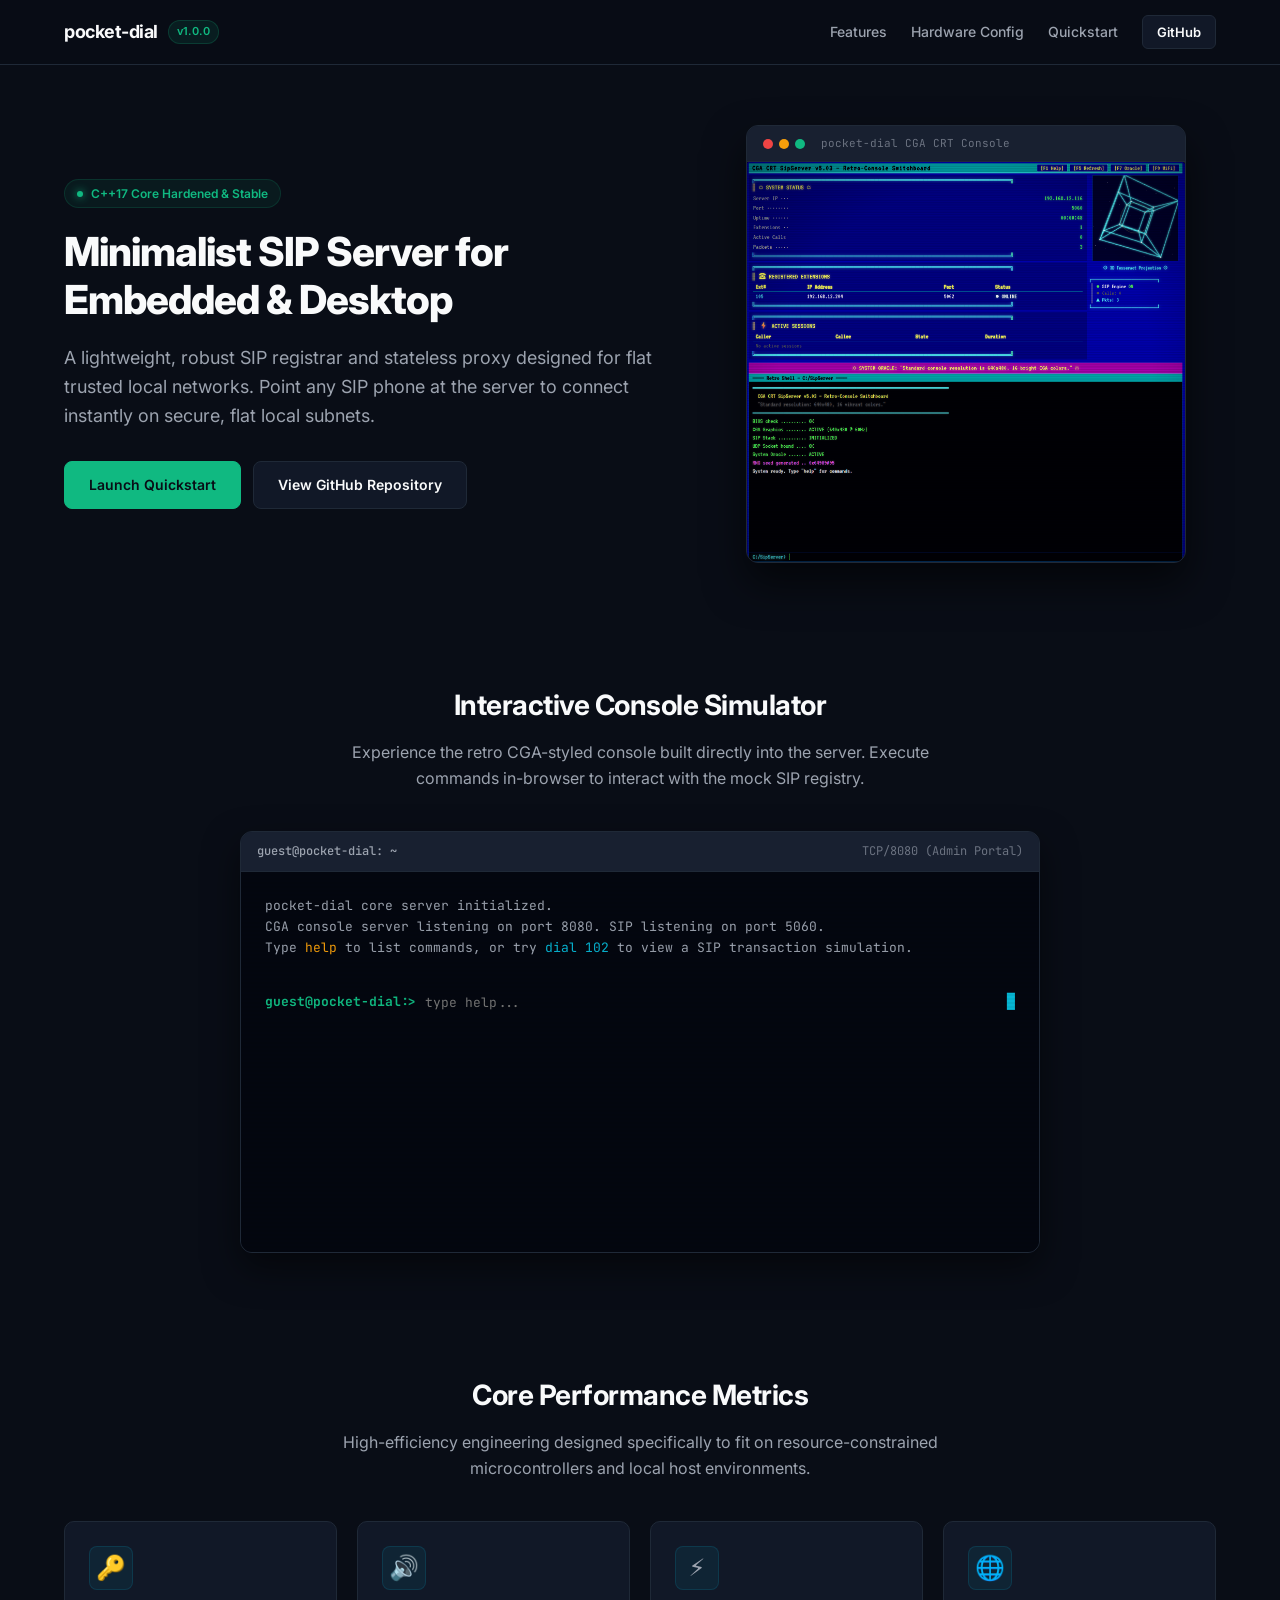
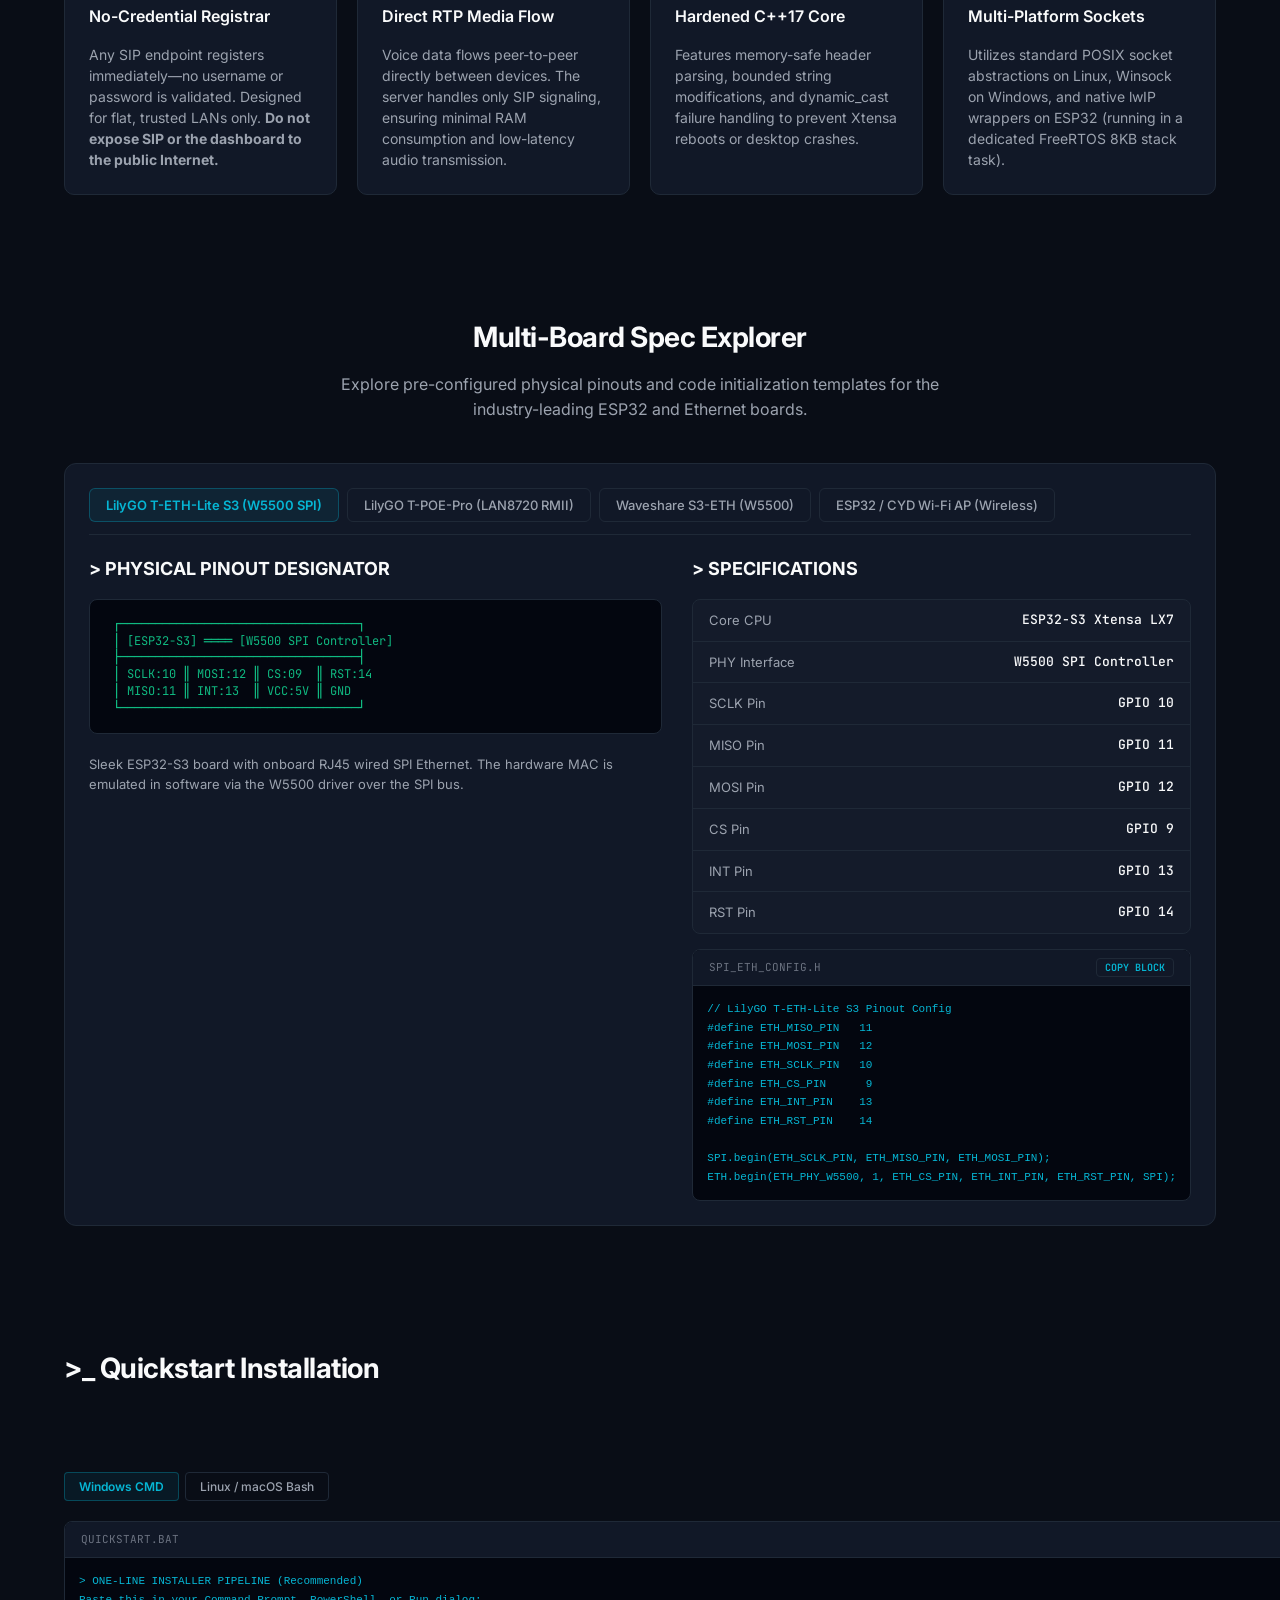
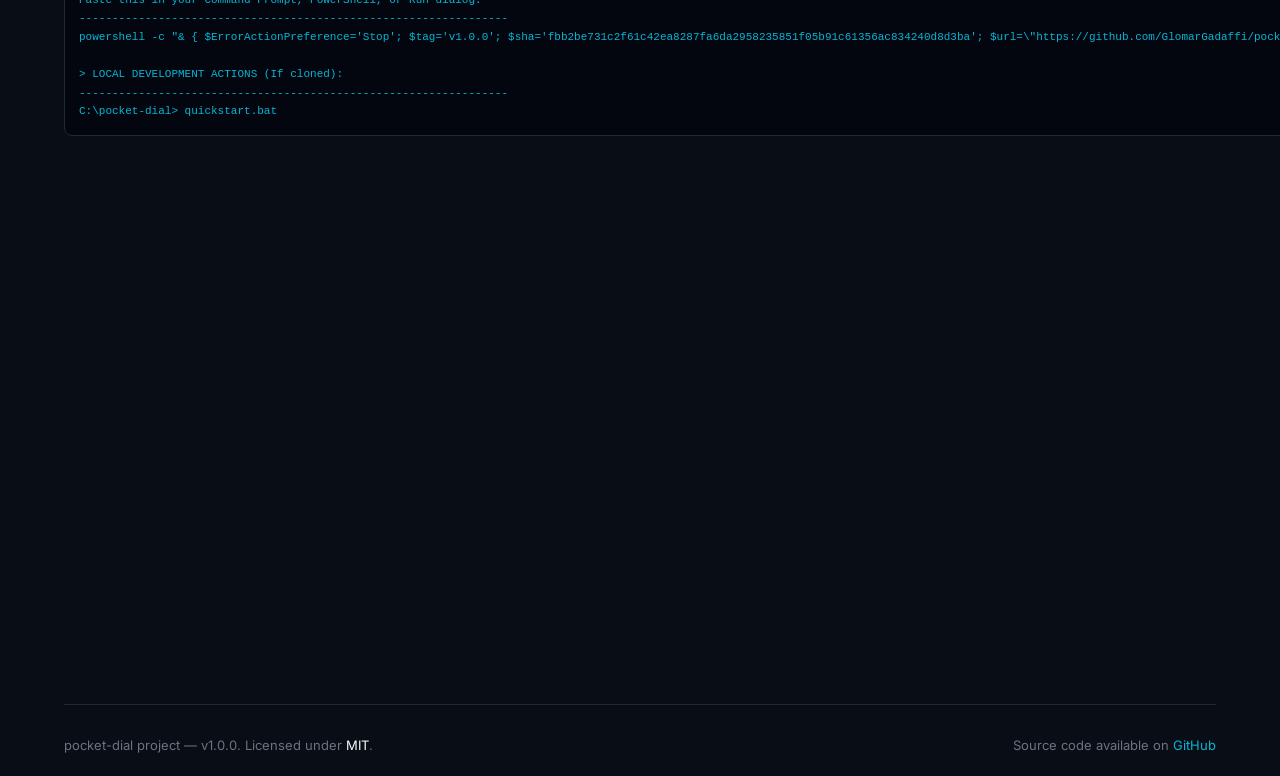
==== docs/index.html @ 0c8da138 "fix: address walkthrough issues #21-#28 (loaders, escapeHtml, DoS, lock, state, dead-code, duration)" ====
<!DOCTYPE html>
<html lang="en">
<head>
    <meta charset="UTF-8">
    <meta name="viewport" content="width=device-width, initial-scale=1.0">
    <title>pocket-dial | Minimalist C++17 SIP Server for ESP32 & Desktop</title>
    <meta name="description" content="A lightweight C++17 SIP registrar & stateless proxy for ESP32 (WiFi/Ethernet) and Desktop. Bypasses credential checks for flat trusted local networks.">
    <meta name="keywords" content="SIP, VoIP, ESP32, ESP32-S3, C++17, SIP Registrar, PBX, LilyGO, W5500, LAN8720, network engineering">
    
    <!-- Modern Readable Typography -->
    <link rel="preconnect" href="https://fonts.googleapis.com">
    <link rel="preconnect" href="https://fonts.gstatic.com" crossorigin>
    <link href="https://fonts.googleapis.com/css2?family=Inter:wght@300;400;500;600;700&family=JetBrains+Mono:wght@400;500;600&display=swap" rel="stylesheet">
    
    <link rel="stylesheet" href="style.css">
</head>
<body>

    <!-- Minimal Header Navigation -->
    <header class="nav-bar">
        <div class="nav-container">
            <div class="brand">
                <span class="logo">pocket-dial</span>
                <span class="version-badge">v1.0.0</span>
            </div>
            <nav class="nav-links">
                <a href="#features" class="nav-link">Features</a>
                <a href="#hardware" class="nav-link">Hardware Config</a>
                <a href="#quickstart" class="nav-link">Quickstart</a>
                <a href="https://github.com/GlomarGadaffi/pocket-dial" target="_blank" class="nav-btn">GitHub</a>
            </nav>
        </div>
    </header>

    <div class="wrapper">
        
        <!-- HERO SECTION -->
        <section class="hero-section">
            <div class="hero-text-block">
                <div class="status-indicator">
                    <span class="pulse-dot"></span>
                    <span>C++17 Core Hardened & Stable</span>
                </div>
                <!-- docs/index.html: Issue #27 resolved. -->
                <h1 class="hero-title">Minimalist SIP Server for Embedded & Desktop</h1>
                <p class="hero-subtitle">
                    A lightweight, robust SIP registrar and stateless proxy designed for flat trusted local networks. Point any SIP phone at the server to connect instantly on secure, flat local subnets.
                </p>
                <div class="hero-actions">
                    <a href="#quickstart" class="btn btn-primary">Launch Quickstart</a>
                    <a href="https://github.com/GlomarGadaffi/pocket-dial" target="_blank" class="btn btn-secondary">View GitHub Repository</a>
                </div>
            </div>

            <!-- Sleek Screenshot Showcase Card -->
            <div class="screenshot-showcase-container">
                <div class="showcase-card">
                    <div class="card-title-bar">
                        <span class="dot red"></span>
                        <span class="dot yellow"></span>
                        <span class="dot green"></span>
                        <span class="card-title-text">pocket-dial CGA CRT Console</span>
                    </div>
                    <img src="screenshot.png" alt="pocket-dial CGA CRT Dashboard Console Screenshot" class="showcase-img">
                </div>
            </div>
        </section>

        <!-- INTERACTIVE RETRO TERMINAL EMULATOR -->
        <section class="terminal-section">
            <div class="section-header-block">
                <h2 class="section-title">Interactive Console Simulator</h2>
                <p class="section-desc">
                    Experience the retro CGA-styled console built directly into the server. Execute commands in-browser to interact with the mock SIP registry.
                </p>
            </div>

            <div class="modern-terminal-wrapper">
                <div class="terminal-header-bar">
                    <div class="term-tabs">
                        <span class="term-tab active">guest@pocket-dial: ~</span>
                    </div>
                    <span class="term-addr">TCP/8080 (Admin Portal)</span>
                </div>
                <div class="terminal-container-inner" id="terminal-screen">
                    <div class="terminal-body-content">
                        <div class="system-message">pocket-dial core server initialized.</div>
                        <div class="system-message">CGA console server listening on port 8080. SIP listening on port 5060.</div>
                        <div class="system-message">Type <span class="highlight-yellow">help</span> to list commands, or try <span class="highlight-cyan">dial 102</span> to view a SIP transaction simulation.</div>
                        <br>
                        <div class="terminal-output" id="terminal-output"></div>
                        <div class="terminal-input-line">
                            <span class="prompt">guest@pocket-dial:&gt;</span>
                            <input type="text" id="terminal-input" autocomplete="off" spellcheck="false" placeholder="type help...">
                            <span class="blinking-cursor">█</span>
                        </div>
                    </div>
                    <!-- Styled Scanline layer strictly inside terminal widget -->
                    <div class="term-scanlines"></div>
                </div>
            </div>
        </section>

        <!-- FEATURES SECTION -->
        <section id="features" class="features-section">
            <div class="section-header-block">
                <h2 class="section-title">Core Performance Metrics</h2>
                <p class="section-desc">
                    High-efficiency engineering designed specifically to fit on resource-constrained microcontrollers and local host environments.
                </p>
            </div>

            <div class="features-grid">
                <div class="feature-card">
                    <div class="card-icon">🔑</div>
                    <h3 class="feature-card-title">No-Credential Registrar</h3>
                    <p class="feature-card-text">
                        Any SIP endpoint registers immediately—no username or password is validated. Designed for flat, trusted LANs only. <strong>Do not expose SIP or the dashboard to the public Internet.</strong>
                    </p>
                </div>
                <div class="feature-card">
                    <div class="card-icon">🔊</div>
                    <h3 class="feature-card-title">Direct RTP Media Flow</h3>
                    <p class="feature-card-text">
                        Voice data flows peer-to-peer directly between devices. The server handles only SIP signaling, ensuring minimal RAM consumption and low-latency audio transmission.
                    </p>
                </div>
                <div class="feature-card">
                    <div class="card-icon">⚡</div>
                    <h3 class="feature-card-title">Hardened C++17 Core</h3>
                    <p class="feature-card-text">
                        Features memory-safe header parsing, bounded string modifications, and dynamic_cast failure handling to prevent Xtensa reboots or desktop crashes.
                    </p>
                </div>
                <div class="feature-card">
                    <div class="card-icon">🌐</div>
                    <h3 class="feature-card-title">Multi-Platform Sockets</h3>
                    <p class="feature-card-text">
                        Utilizes standard POSIX socket abstractions on Linux, Winsock on Windows, and native lwIP wrappers on ESP32 (running in a dedicated FreeRTOS 8KB stack task).
                    </p>
                </div>
            </div>
        </section>

        <!-- HARDWARE MATRIX EXPLORER -->
        <section id="hardware" class="hardware-section">
            <div class="section-header-block">
                <h2 class="section-title">Multi-Board Spec Explorer</h2>
                <p class="section-desc">
                    Explore pre-configured physical pinouts and code initialization templates for the industry-leading ESP32 and Ethernet boards.
                </p>
            </div>

            <div class="hardware-box">
                <div class="board-tabs-bar">
                    <button class="board-tab active" data-board="t-eth-lite">LilyGO T-ETH-Lite S3 (W5500 SPI)</button>
                    <button class="board-tab" data-board="t-poe-pro">LilyGO T-POE-Pro (LAN8720 RMII)</button>
                    <button class="board-tab" data-board="waveshare-poe">Waveshare S3-ETH (W5500)</button>
                    <button class="board-tab" data-board="standard-wifi">ESP32 / CYD Wi-Fi AP (Wireless)</button>
                </div>

                <div class="board-display-grid" id="board-info-container">
                    <!-- Dynamic hardware details populated by app.js -->
                </div>
            </div>
        </section>

        <!-- QUICKSTART & SECURITY ARCHITECTURE -->
        <section id="quickstart" class="specs-section">
            <div class="specs-grid">
                
                <!-- Quickstarts -->
                <div class="spec-block">
                    <h2 class="section-title">&gt;_ Quickstart Installation</h2>
                    <p class="section-desc">Get the server running on your desktop with zero dependencies using our automated build scripts:</p>
                    
                    <div class="tab-group-os">
                        <button class="os-tab active" data-os="win">Windows CMD</button>
                        <button class="os-tab" data-os="nix">Linux / macOS Bash</button>
                    </div>

                    <div class="code-box-container" id="os-code-box">
                        <!-- Populated by app.js -->
                    </div>
                </div>

                <!-- Technical Notes -->
                <div class="spec-block">
                    <h2 class="section-title">🔐 Deployment Guidelines</h2>
                    <p class="section-desc">Critical specifications for running in development and field deployments:</p>
                    
                    <div class="security-list">
                        <div class="sec-item">
                            <span class="badge badge-trust">TRUST MODEL</span>
                            <p><strong>Flat Trusted Networks:</strong> The zero-friction registrar trusts all local devices. This minimizes overhead, making it ideal for isolated labs, temporary networks, or rapid demonstrations.</p>
                        </div>
                        <div class="sec-item">
                            <span class="badge badge-warning">SECURITY LIMIT</span>
                            <p><strong>WAN Isolation:</strong> Do not bind or port-forward UDP port 5060 or TCP port 8080 to public internet interfaces. Always run within secure local subnets or isolated VPN segments.</p>
                        </div>
                    </div>
                </div>

            </div>
        </section>

        <!-- MINIMAL FOOTER -->
        <footer class="system-footer">
            <div class="footer-columns">
                <div>pocket-dial project — v1.0.0. Licensed under <span class="highlight-white">MIT</span>.</div>
                <div>Source code available on <a href="https://github.com/GlomarGadaffi/pocket-dial" target="_blank" class="footer-link">GitHub</a></div>
            </div>
        </footer>

    </div>

    <!-- Scripts -->
    <script src="app.js"></script>
</body>
</html>
---- docs/style.css ----
/* ==========================================================================
   pocket-dial modern minimal developer styles
   ========================================================================== */

:root {
    --bg-dark: #090d16;
    --bg-card: #111827;
    --border-color: #1f2937;
    --border-hover: #374151;
    
    /* Elegant Slate Text Colors */
    --text-primary: #f9fafb;
    --text-secondary: #9ca3af;
    --text-muted: #6b7280;
    
    /* Modern Colors */
    --primary: #10b981; /* Emerald Green */
    --accent: #06b6d4;  /* Cyan */
    --warning: #f59e0b; /* Amber */
    --error: #ef4444;   /* Red */
    
    --font-sans: 'Inter', system-ui, -apple-system, sans-serif;
    --font-mono: 'JetBrains Mono', 'Fira Code', monospace;
}

* {
    box-sizing: border-box;
    margin: 0;
    padding: 0;
}

html {
    scroll-behavior: smooth;
}

body {
    background-color: var(--bg-dark);
    color: var(--text-secondary);
    font-family: var(--font-sans);
    font-size: 15px;
    line-height: 1.6;
    overflow-x: hidden;
}

/* ==========================================================================
   MINIMAL NAVIGATION BAR
   ========================================================================== */

.nav-bar {
    position: sticky;
    top: 0;
    z-index: 100;
    background-color: rgba(9, 13, 22, 0.8);
    backdrop-filter: blur(8px);
    -webkit-backdrop-filter: blur(8px);
    border-bottom: 1px solid var(--border-color);
}

.nav-container {
    max-width: 1200px;
    margin: 0 auto;
    height: 64px;
    padding: 0 24px;
    display: flex;
    justify-content: space-between;
    align-items: center;
}

.brand {
    display: flex;
    align-items: center;
    gap: 10px;
}

.logo {
    font-size: 18px;
    font-weight: 700;
    color: var(--text-primary);
    letter-spacing: -0.5px;
}

.version-badge {
    font-size: 11px;
    font-weight: 600;
    padding: 2px 8px;
    border-radius: 9999px;
    background-color: rgba(16, 185, 129, 0.1);
    color: var(--primary);
    border: 1px solid rgba(16, 185, 129, 0.2);
}

.nav-links {
    display: flex;
    align-items: center;
    gap: 24px;
}

.nav-link {
    color: var(--text-secondary);
    text-decoration: none;
    font-size: 14px;
    font-weight: 500;
    transition: color 0.2s;
}

.nav-link:hover {
    color: var(--text-primary);
}

.nav-btn {
    display: inline-block;
    padding: 6px 14px;
    background-color: var(--bg-card);
    border: 1px solid var(--border-color);
    border-radius: 6px;
    color: var(--text-primary);
    text-decoration: none;
    font-size: 13px;
    font-weight: 600;
    transition: border-color 0.2s, background-color 0.2s;
}

.nav-btn:hover {
    border-color: var(--border-hover);
    background-color: #1b2436;
}

@media (max-width: 650px) {
    .nav-links {
        display: none;
    }
}

/* ==========================================================================
   BASE WRAPPER & LAYOUT SECTIONS
   ========================================================================== */

.wrapper {
    max-width: 1200px;
    margin: 0 auto;
    padding: 0 24px;
    display: flex;
    flex-direction: column;
    gap: 80px;
}

section {
    padding-top: 40px;
}

/* ==========================================================================
   HERO BLOCK
   ========================================================================== */

.hero-section {
    display: grid;
    grid-template-columns: 1.1fr 0.9fr;
    align-items: center;
    gap: 40px;
    padding-top: 60px;
}

.hero-text-block {
    display: flex;
    flex-direction: column;
    gap: 20px;
}

.status-indicator {
    display: inline-flex;
    align-items: center;
    gap: 8px;
    font-size: 12px;
    font-weight: 600;
    color: var(--primary);
    background-color: rgba(16, 185, 129, 0.08);
    border: 1px solid rgba(16, 185, 129, 0.15);
    padding: 4px 12px;
    border-radius: 9999px;
    width: max-content;
}

.pulse-dot {
    width: 6px;
    height: 6px;
    border-radius: 50%;
    background-color: var(--primary);
    box-shadow: 0 0 8px var(--primary);
    animation: simple-pulse 2s infinite;
}

@keyframes simple-pulse {
    0% { transform: scale(0.95); opacity: 0.5; }
    50% { transform: scale(1.15); opacity: 1; }
    100% { transform: scale(0.95); opacity: 0.5; }
}

.hero-title {
    font-size: 40px;
    font-weight: 800;
    color: var(--text-primary);
    line-height: 1.2;
    letter-spacing: -1px;
}

.hero-subtitle {
    font-size: 18px;
    color: var(--text-secondary);
    line-height: 1.6;
}

.hero-actions {
    display: flex;
    gap: 12px;
    flex-wrap: wrap;
    margin-top: 10px;
}

/* Button styles */
.btn {
    display: inline-block;
    padding: 12px 24px;
    border-radius: 8px;
    font-size: 14px;
    font-weight: 600;
    text-decoration: none;
    transition: all 0.2s ease;
    cursor: pointer;
}

.btn-primary {
    background-color: var(--primary);
    color: var(--bg-dark);
    border: 1px solid var(--primary);
}

.btn-primary:hover {
    background-color: #059669;
    border-color: #059669;
    transform: translateY(-1px);
}

.btn-secondary {
    background-color: var(--bg-card);
    color: var(--text-primary);
    border: 1px solid var(--border-color);
}

.btn-secondary:hover {
    border-color: var(--border-hover);
    background-color: #1b2436;
    transform: translateY(-1px);
}

/* Screenshot Frame Card */
.screenshot-showcase-container {
    display: flex;
    justify-content: center;
}

.showcase-card {
    background-color: var(--bg-card);
    border: 1px solid var(--border-color);
    border-radius: 12px;
    overflow: hidden;
    box-shadow: 0 20px 40px rgba(0,0,0,0.6);
    width: 100%;
    max-width: 440px;
}

.card-title-bar {
    background-color: #182030;
    height: 36px;
    padding: 0 16px;
    display: flex;
    align-items: center;
    gap: 6px;
    border-bottom: 1px solid var(--border-color);
}

.dot {
    width: 10px;
    height: 10px;
    border-radius: 50%;
}

.dot.red { background-color: #ef4444; }
.dot.yellow { background-color: #f59e0b; }
.dot.green { background-color: #10b981; }

.card-title-text {
    font-size: 11px;
    font-family: var(--font-mono);
    color: var(--text-muted);
    margin-left: 10px;
}

.showcase-img {
    width: 100%;
    display: block;
    object-fit: cover;
    image-rendering: auto;
}

@media (max-width: 900px) {
    .hero-section {
        grid-template-columns: 1fr;
        text-align: center;
        gap: 50px;
    }
    
    .status-indicator {
        margin: 0 auto;
    }
    
    .hero-actions {
        justify-content: center;
    }
    
    .showcase-card {
        max-width: 500px;
    }
}

/* ==========================================================================
   SIMULATED TERMINAL WIDGET
   ========================================================================== */

.section-header-block {
    text-align: center;
    margin-bottom: 40px;
    display: flex;
    flex-direction: column;
    gap: 12px;
}

.section-title {
    font-size: 28px;
    font-weight: 700;
    color: var(--text-primary);
    letter-spacing: -0.5px;
}

.section-desc {
    font-size: 16px;
    color: var(--text-secondary);
    max-width: 600px;
    margin: 0 auto;
}

.modern-terminal-wrapper {
    background-color: var(--bg-card);
    border: 1px solid var(--border-color);
    border-radius: 12px;
    overflow: hidden;
    box-shadow: 0 15px 35px rgba(0,0,0,0.5);
    max-width: 800px;
    margin: 0 auto;
}

.terminal-header-bar {
    background-color: #182030;
    height: 40px;
    padding: 0 16px;
    display: flex;
    justify-content: space-between;
    align-items: center;
    border-bottom: 1px solid var(--border-color);
    font-size: 12px;
    color: var(--text-muted);
}

.term-tabs {
    display: flex;
}

.term-tab {
    color: var(--text-secondary);
    font-family: var(--font-mono);
    font-weight: 500;
}

.term-addr {
    font-family: var(--font-mono);
}

.terminal-container-inner {
    background-color: #03060f;
    padding: 24px;
    height: 380px;
    overflow-y: auto;
    font-family: var(--font-mono);
    font-size: 13px;
    line-height: 1.6;
    color: #e5e7eb;
    position: relative;
}

.system-message {
    color: #9ca3af;
}

.terminal-output {
    display: flex;
    flex-direction: column;
    gap: 6px;
    white-space: pre-wrap;
    word-break: break-all;
}

.terminal-input-line {
    display: flex;
    align-items: center;
    gap: 8px;
    margin-top: 12px;
}

.prompt {
    color: var(--primary);
    font-weight: bold;
    user-select: none;
}

#terminal-input {
    background: transparent;
    border: none;
    outline: none;
    color: var(--accent);
    font-family: inherit;
    font-size: inherit;
    flex: 1;
    width: 100%;
}

.blinking-cursor {
    color: var(--accent);
    animation: cursor-blink-widget 1.2s step-end infinite;
    user-select: none;
}

@keyframes cursor-blink-widget {
    from, to { opacity: 1; }
    50% { opacity: 0; }
}

/* Subtle, legible terminal-only scanline overlay */
.term-scanlines {
    position: absolute;
    top: 0;
    left: 0;
    width: 100%;
    height: 100%;
    background: linear-gradient(
        rgba(255, 255, 255, 0) 50%, 
        rgba(0, 0, 0, 0.1) 50%
    );
    background-size: 100% 4px;
    pointer-events: none;
    opacity: 0.5;
}

/* ==========================================================================
   FEATURES GRID CARD SECTION
   ========================================================================== */

.features-grid {
    display: grid;
    grid-template-columns: repeat(auto-fit, minmax(240px, 1fr));
    gap: 20px;
}

.feature-card {
    background-color: var(--bg-card);
    border: 1px solid var(--border-color);
    border-radius: 10px;
    padding: 24px;
    display: flex;
    flex-direction: column;
    gap: 14px;
    transition: border-color 0.2s, transform 0.2s;
}

.feature-card:hover {
    border-color: var(--border-hover);
    transform: translateY(-2px);
}

.card-icon {
    font-size: 24px;
    background-color: rgba(6, 182, 212, 0.08);
    border: 1px solid rgba(6, 182, 212, 0.15);
    width: 44px;
    height: 44px;
    display: flex;
    align-items: center;
    justify-content: center;
    border-radius: 8px;
}

.feature-card-title {
    font-size: 16px;
    font-weight: 600;
    color: var(--text-primary);
}

.feature-card-text {
    font-size: 14px;
    color: var(--text-secondary);
    line-height: 1.5;
}

/* ==========================================================================
   HARDWARE SELECTOR COMPONENT
   ========================================================================== */

.hardware-box {
    background-color: var(--bg-card);
    border: 1px solid var(--border-color);
    border-radius: 12px;
    padding: 24px;
    display: flex;
    flex-direction: column;
    gap: 20px;
}

.board-tabs-bar {
    display: flex;
    gap: 8px;
    overflow-x: auto;
    border-bottom: 1px solid var(--border-color);
    padding-bottom: 12px;
    scrollbar-width: thin;
}

.board-tab {
    background: transparent;
    border: 1px solid var(--border-color);
    color: var(--text-secondary);
    font-family: inherit;
    font-size: 13px;
    font-weight: 500;
    padding: 8px 16px;
    border-radius: 6px;
    cursor: pointer;
    white-space: nowrap;
    transition: all 0.2s;
}

.board-tab:hover {
    border-color: var(--border-hover);
    color: var(--text-primary);
}

.board-tab.active {
    background-color: rgba(6, 182, 212, 0.08);
    border-color: rgba(6, 182, 212, 0.3);
    color: var(--accent);
    font-weight: 600;
}

.board-display-grid {
    display: grid;
    grid-template-columns: 1.1fr 0.9fr;
    gap: 30px;
    align-items: flex-start;
}

@media (max-width: 850px) {
    .board-display-grid {
        grid-template-columns: 1fr;
    }
}

.board-ascii-panel {
    display: flex;
    flex-direction: column;
    gap: 15px;
}

.ascii-frame {
    font-family: var(--font-mono);
    font-size: 12px;
    line-height: 1.4;
    color: var(--primary);
    background-color: #03060f;
    border: 1px solid var(--border-color);
    border-radius: 8px;
    padding: 16px;
    overflow-x: auto;
    white-space: pre;
}

.board-details-panel {
    display: flex;
    flex-direction: column;
    gap: 15px;
}

.board-title {
    font-size: 18px;
    font-weight: 700;
    color: var(--text-primary);
}

.board-specs-table {
    display: flex;
    flex-direction: column;
    border: 1px solid var(--border-color);
    border-radius: 8px;
    overflow: hidden;
}

.board-spec-row {
    display: flex;
    justify-content: space-between;
    padding: 10px 16px;
    border-bottom: 1px solid var(--border-color);
    background-color: rgba(255, 255, 255, 0.01);
}

.board-spec-row:last-child {
    border-bottom: none;
}

.spec-label {
    font-size: 13px;
    color: var(--text-secondary);
}

.spec-val {
    font-size: 13px;
    font-family: var(--font-mono);
    color: var(--text-primary);
    font-weight: 500;
}

/* Config code styling inside tabs */
.config-code-block {
    border: 1px solid var(--border-color);
    border-radius: 8px;
    background-color: #03060f;
    overflow: hidden;
    display: flex;
    flex-direction: column;
}

.code-header {
    background-color: #111827;
    height: 36px;
    padding: 0 16px;
    display: flex;
    justify-content: space-between;
    align-items: center;
    border-bottom: 1px solid var(--border-color);
    font-size: 11px;
    color: var(--text-muted);
    font-family: var(--font-mono);
}

.copy-btn {
    background: transparent;
    border: 1px solid var(--border-color);
    color: var(--accent);
    font-family: inherit;
    font-size: 10px;
    font-weight: 600;
    padding: 2px 8px;
    border-radius: 4px;
    cursor: pointer;
    transition: all 0.2s;
}

.copy-btn:hover {
    border-color: var(--border-hover);
    color: var(--text-primary);
}

.code-pre {
    padding: 14px;
    overflow-x: auto;
    font-family: var(--font-mono);
    font-size: 11px;
    color: var(--accent);
}

/* ==========================================================================
   QUICKSTART OPERATING SYSTEM TABS & TECHNICAL SECURITY
   ========================================================================== */

.specs-grid {
    display: grid;
    grid-template-columns: 1.1fr 0.9fr;
    gap: 40px;
}

@media (max-width: 850px) {
    .specs-grid {
        grid-template-columns: 1fr;
        gap: 50px;
    }
}

.spec-block {
    display: flex;
    flex-direction: column;
    gap: 15px;
}

.tab-group-os {
    display: flex;
    gap: 6px;
    margin-bottom: 5px;
}

.os-tab {
    background: transparent;
    border: 1px solid var(--border-color);
    color: var(--text-secondary);
    font-family: inherit;
    font-size: 12px;
    font-weight: 500;
    padding: 6px 14px;
    border-radius: 4px;
    cursor: pointer;
    transition: all 0.2s;
}

.os-tab:hover {
    border-color: var(--border-hover);
}

.os-tab.active {
    background-color: rgba(6, 182, 212, 0.08);
    border-color: rgba(6, 182, 212, 0.3);
    color: var(--accent);
    font-weight: 600;
}

.security-list {
    display: flex;
    flex-direction: column;
    gap: 16px;
}

.sec-item {
    display: flex;
    flex-direction: column;
    gap: 6px;
    padding: 16px;
    background-color: var(--bg-card);
    border: 1px solid var(--border-color);
    border-radius: 8px;
}

.badge {
    font-size: 10px;
    font-weight: 700;
    padding: 2px 8px;
    border-radius: 4px;
    width: max-content;
    font-family: var(--font-mono);
}

.badge-trust {
    background-color: rgba(6, 182, 212, 0.1);
    color: var(--accent);
}

.badge-warning {
    background-color: rgba(245, 158, 11, 0.1);
    color: var(--warning);
}

.sec-item p {
    font-size: 13px;
    color: var(--text-secondary);
    line-height: 1.5;
}

.sec-item strong {
    color: var(--text-primary);
}

/* ==========================================================================
   MINIMAL SYSTEM FOOTER
   ========================================================================== */

.system-footer {
    border-top: 1px solid var(--border-color);
    padding: 30px 0;
    margin-top: 40px;
}

.footer-columns {
    display: flex;
    justify-content: space-between;
    align-items: center;
    font-size: 13px;
    color: var(--text-muted);
    flex-wrap: wrap;
    gap: 15px;
}

.footer-link {
    color: var(--accent);
    text-decoration: none;
}

.footer-link:hover {
    text-decoration: underline;
}

/* ==========================================================================
   RETRO COLOR UTILITIES & HIGHLIGHTS INSIDE TERMINAL
   ========================================================================== */

.highlight-cyan { color: var(--accent); }
.highlight-green { color: var(--primary); }
.highlight-yellow { color: var(--warning); }
.highlight-white { color: var(--text-primary); }
.highlight-red { color: var(--error); }
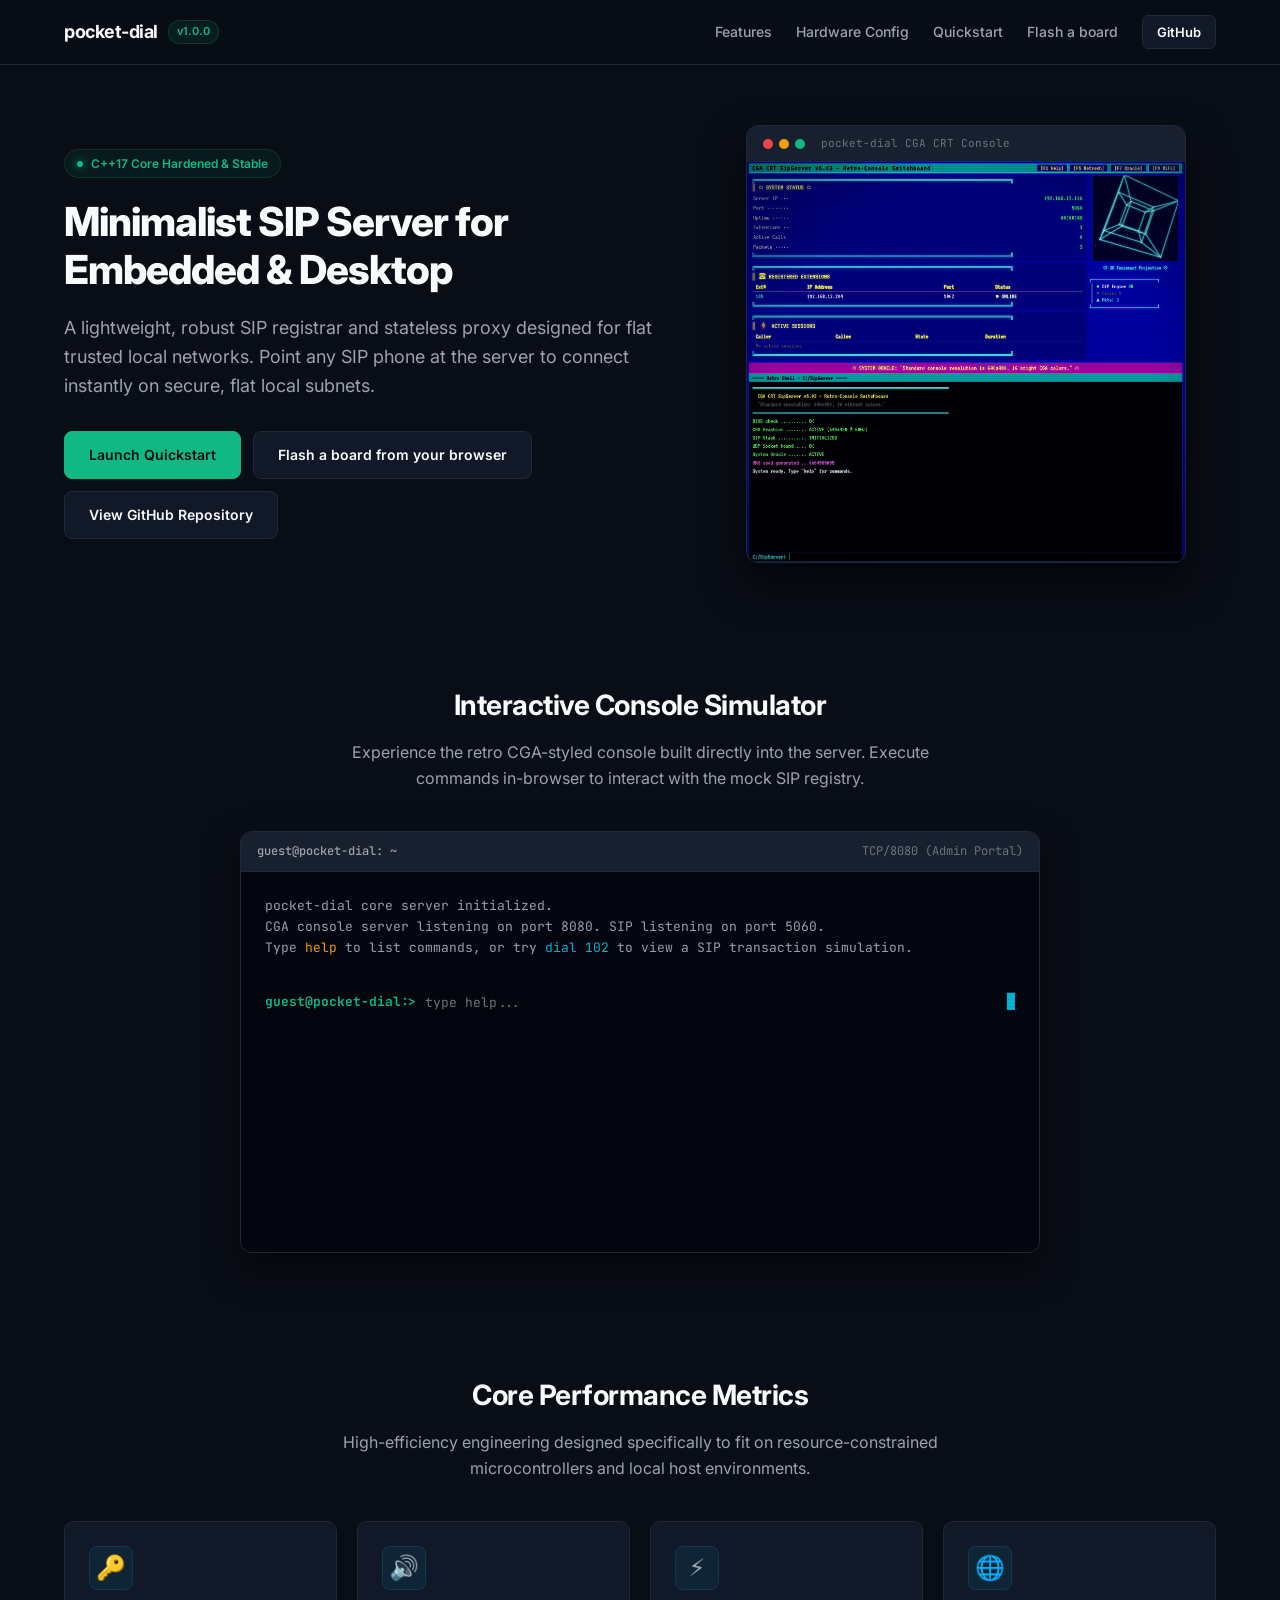
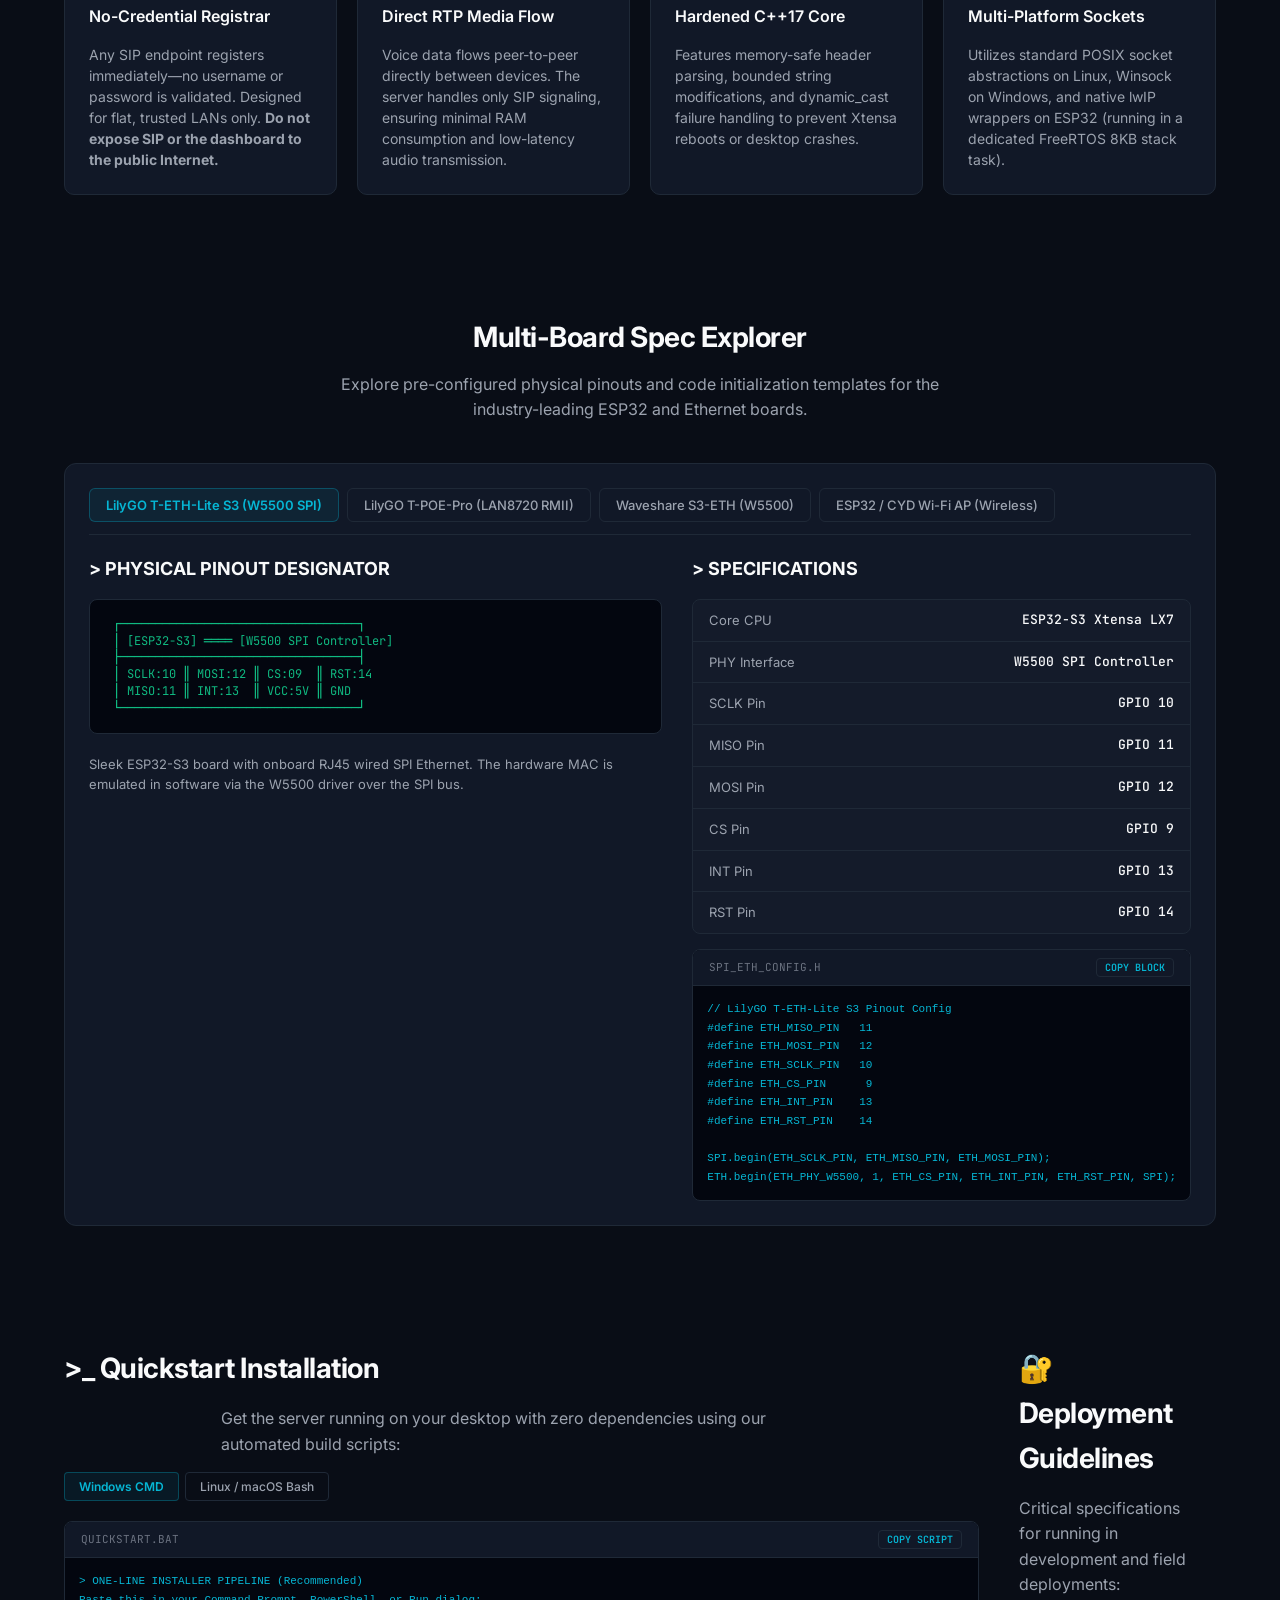
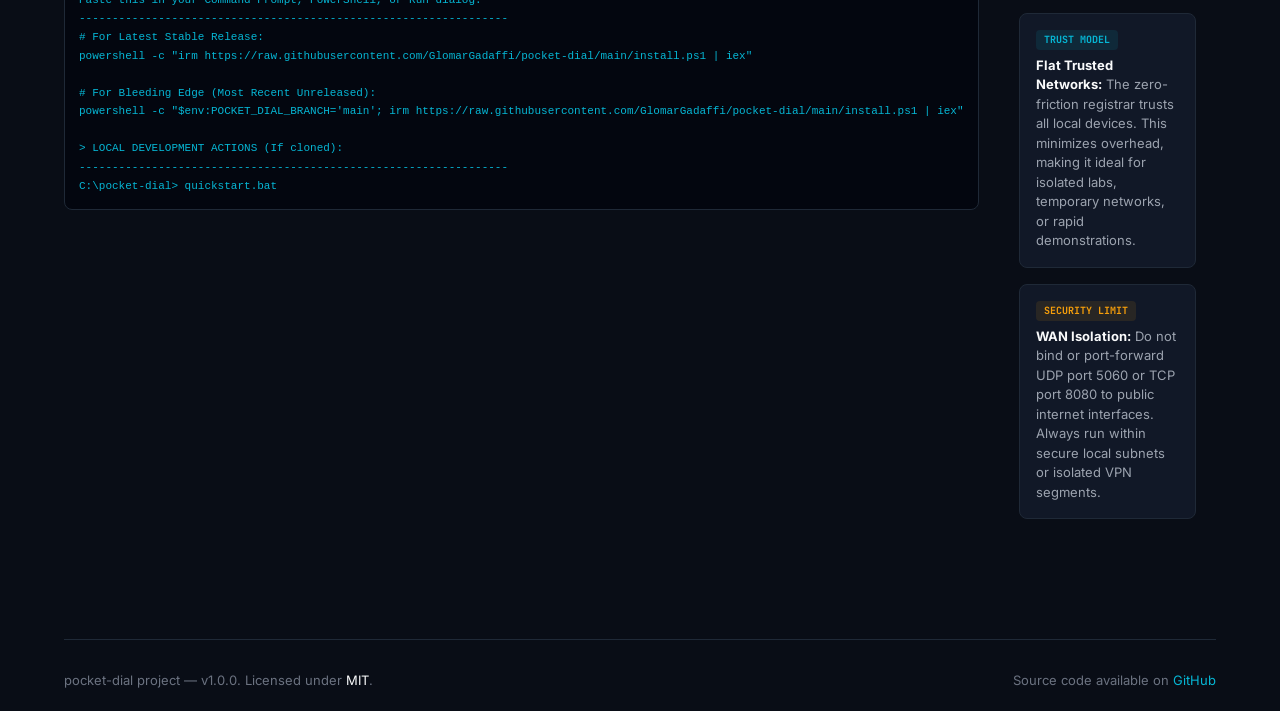
==== commit 8992a050: "feat(docs): browser flasher on GitHub Pages Adds docs/flasher/index.html, a single dependency-free p" ====
--- a/docs/index.html
+++ b/docs/index.html
@@ -27,6 +27,7 @@
                 <a href="#features" class="nav-link">Features</a>
                 <a href="#hardware" class="nav-link">Hardware Config</a>
                 <a href="#quickstart" class="nav-link">Quickstart</a>
+                <a href="flasher/" class="nav-link">Flash a board</a>
                 <a href="https://github.com/GlomarGadaffi/pocket-dial" target="_blank" class="nav-btn">GitHub</a>
             </nav>
         </div>
@@ -48,6 +49,7 @@
                 </p>
                 <div class="hero-actions">
                     <a href="#quickstart" class="btn btn-primary">Launch Quickstart</a>
+                    <a href="flasher/" class="btn btn-secondary">Flash a board from your browser</a>
                     <a href="https://github.com/GlomarGadaffi/pocket-dial" target="_blank" class="btn btn-secondary">View GitHub Repository</a>
                 </div>
             </div>
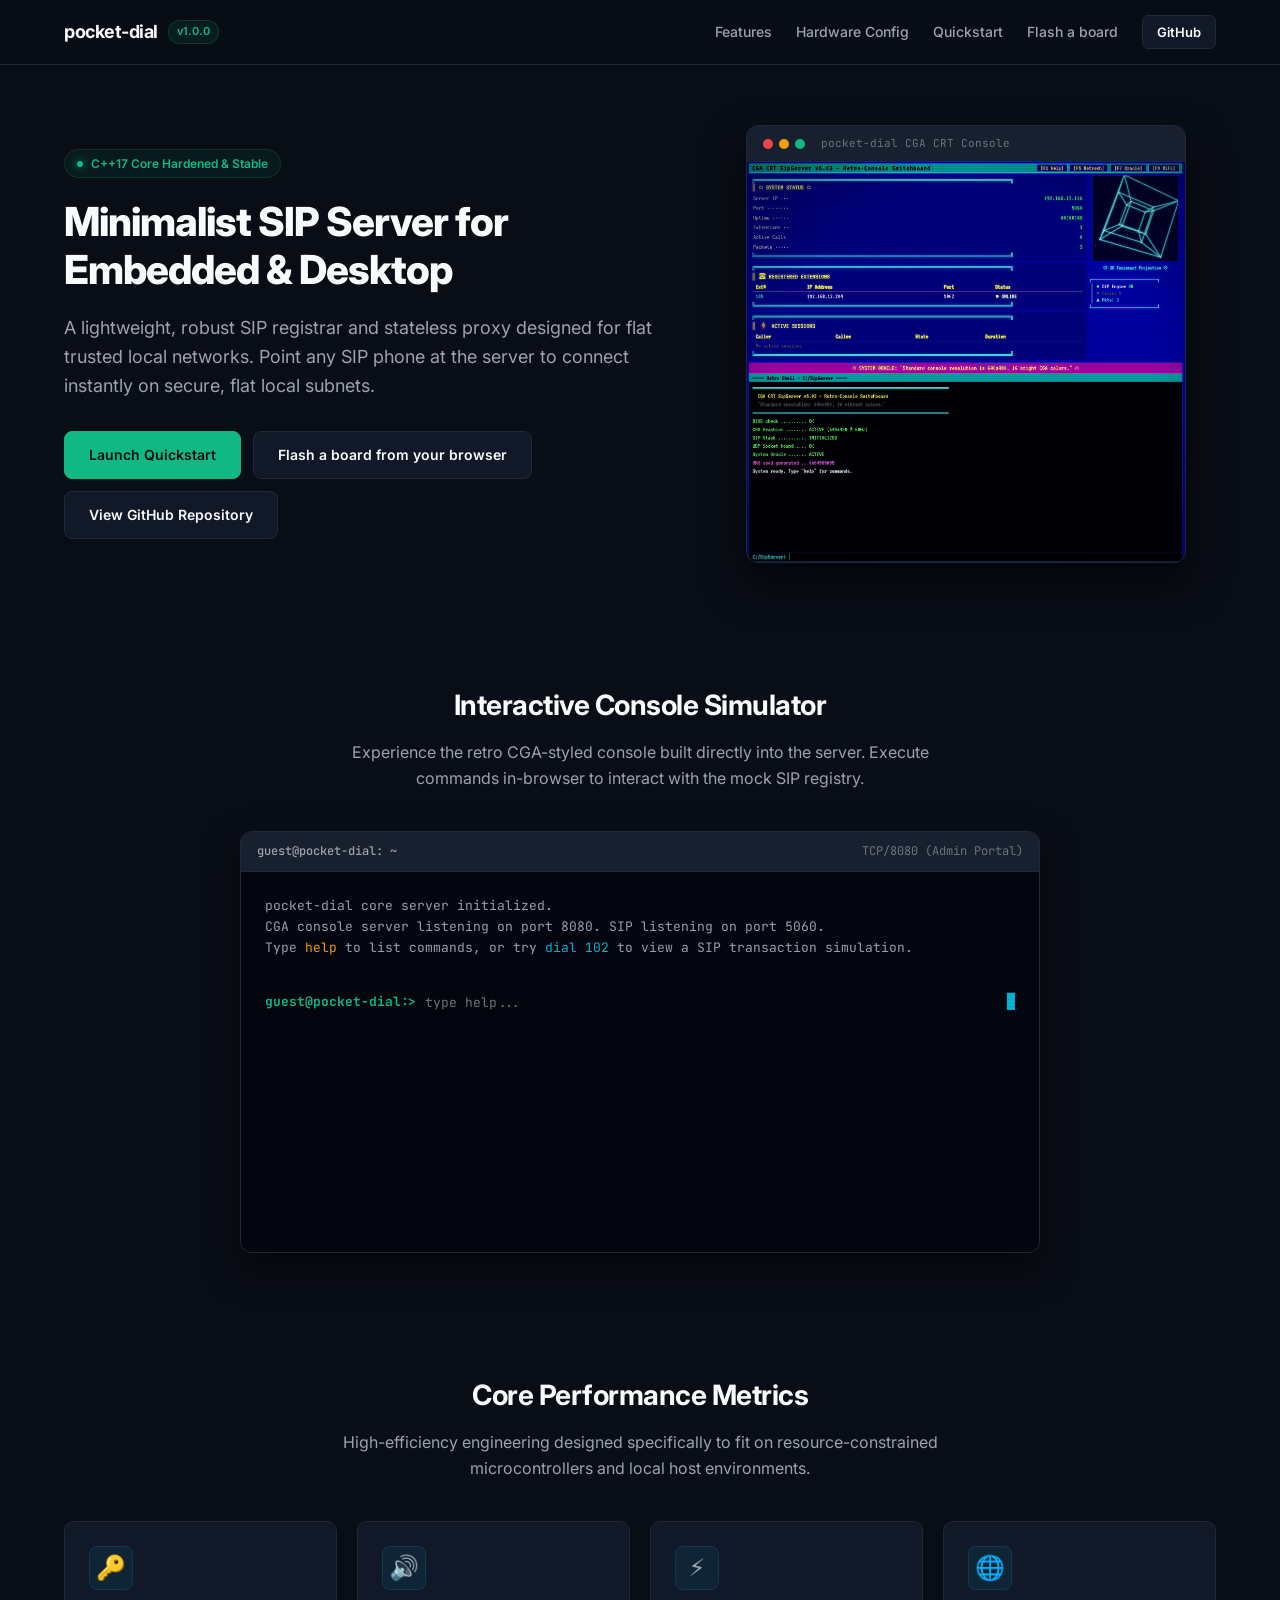
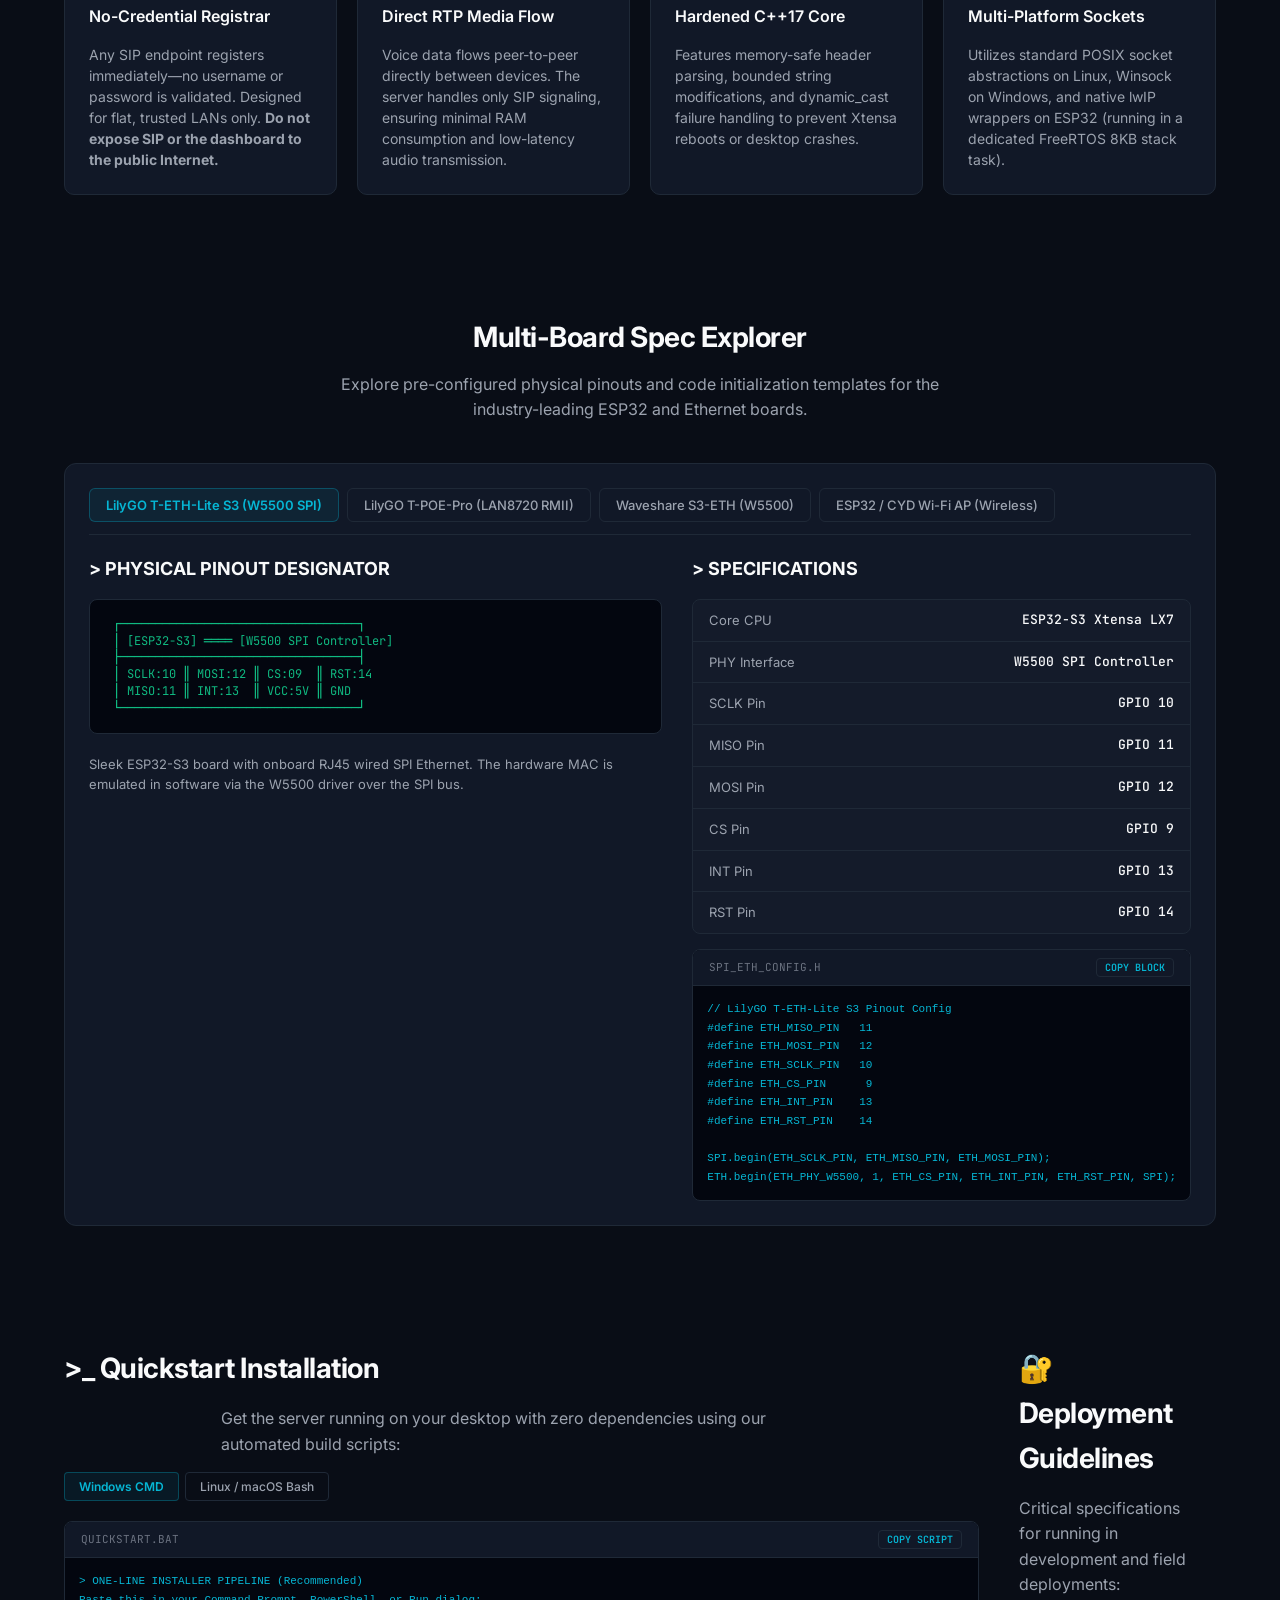
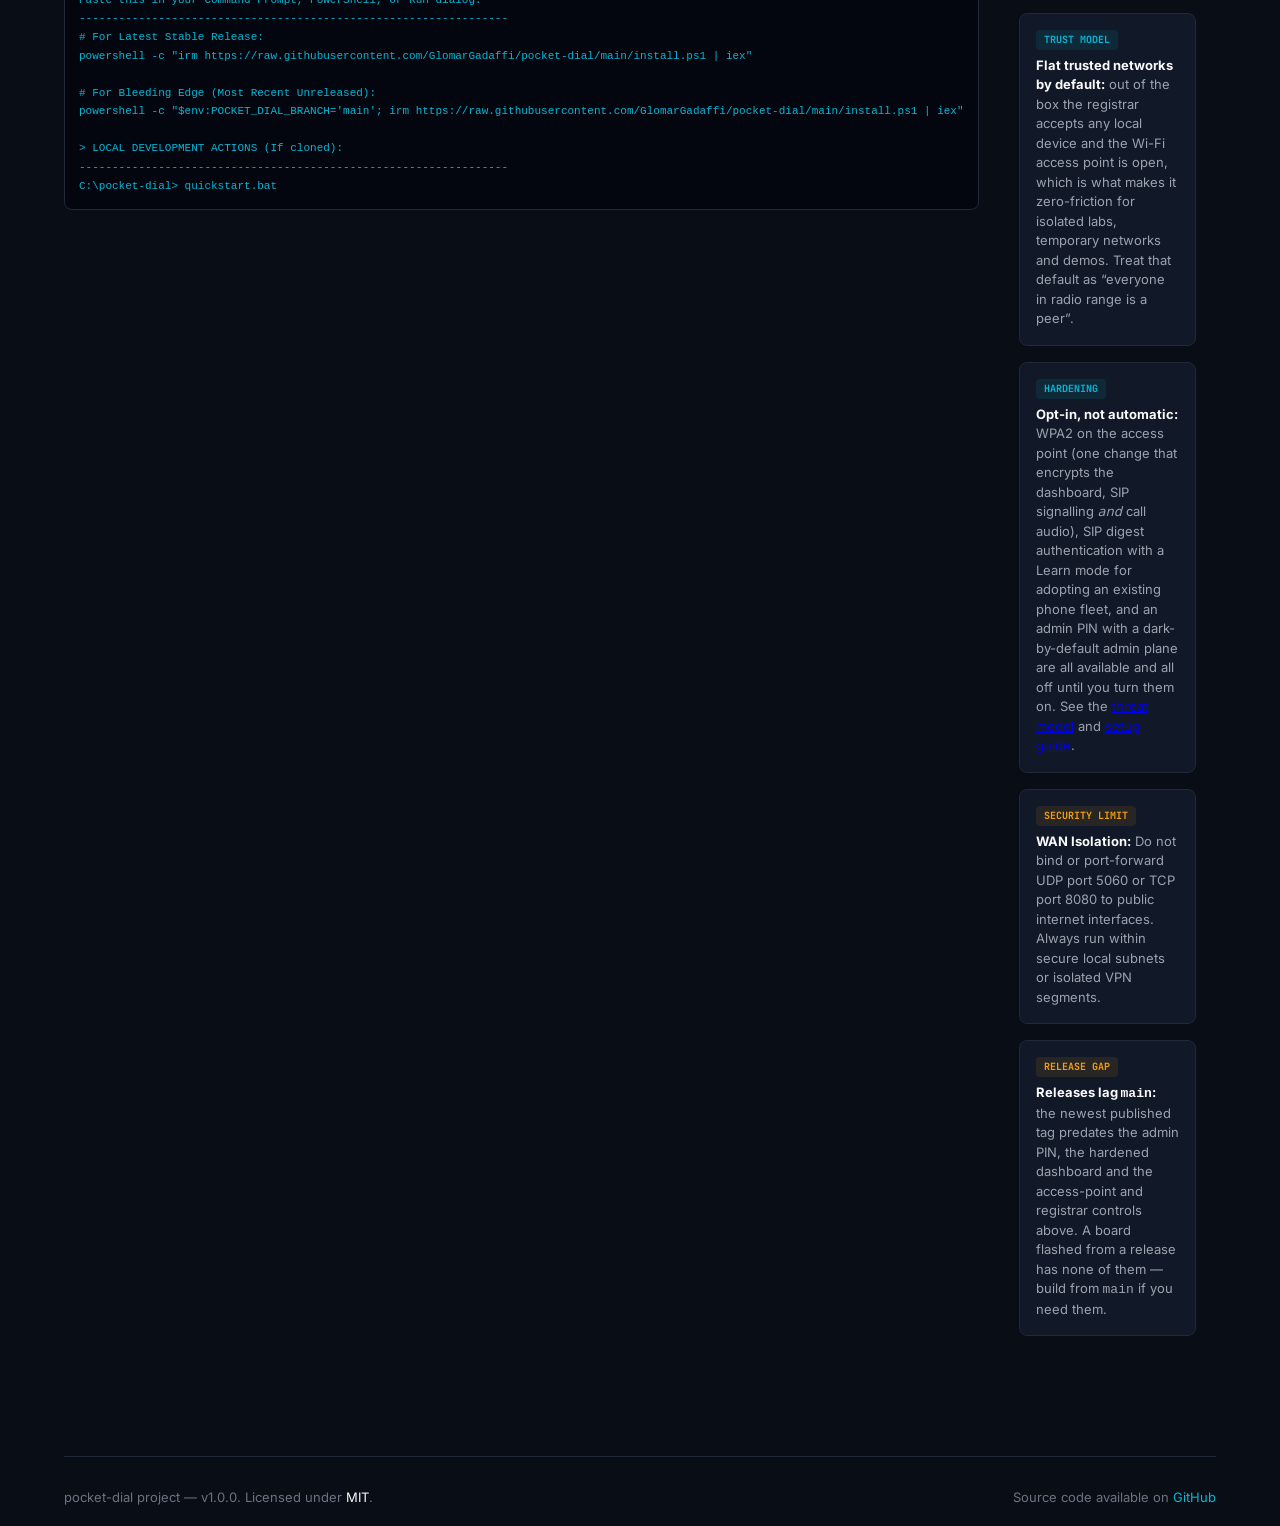
==== commit fb29f140: "build,docs: ESP-IDF v6.0 floor, heap poisoning, and the remaining doc sweep Toolchain: v6.0 is now t" ====
--- a/docs/index.html
+++ b/docs/index.html
@@ -194,11 +194,19 @@
                     <div class="security-list">
                         <div class="sec-item">
                             <span class="badge badge-trust">TRUST MODEL</span>
-                            <p><strong>Flat Trusted Networks:</strong> The zero-friction registrar trusts all local devices. This minimizes overhead, making it ideal for isolated labs, temporary networks, or rapid demonstrations.</p>
+                            <p><strong>Flat trusted networks by default:</strong> out of the box the registrar accepts any local device and the Wi-Fi access point is open, which is what makes it zero-friction for isolated labs, temporary networks and demos. Treat that default as &ldquo;everyone in radio range is a peer&rdquo;.</p>
+                        </div>
+                        <div class="sec-item">
+                            <span class="badge badge-trust">HARDENING</span>
+                            <p><strong>Opt-in, not automatic:</strong> WPA2 on the access point (one change that encrypts the dashboard, SIP signalling <em>and</em> call audio), SIP digest authentication with a Learn mode for adopting an existing phone fleet, and an admin PIN with a dark-by-default admin plane are all available and all off until you turn them on. See the <a href="https://github.com/GlomarGadaffi/pocket-dial/blob/main/docs/THREAT_MODEL.md">threat model</a> and <a href="https://github.com/GlomarGadaffi/pocket-dial/blob/main/docs/SETUP_GUIDE.md">setup guide</a>.</p>
                         </div>
                         <div class="sec-item">
                             <span class="badge badge-warning">SECURITY LIMIT</span>
                             <p><strong>WAN Isolation:</strong> Do not bind or port-forward UDP port 5060 or TCP port 8080 to public internet interfaces. Always run within secure local subnets or isolated VPN segments.</p>
+                        </div>
+                        <div class="sec-item">
+                            <span class="badge badge-warning">RELEASE GAP</span>
+                            <p><strong>Releases lag <code>main</code>:</strong> the newest published tag predates the admin PIN, the hardened dashboard and the access-point and registrar controls above. A board flashed from a release has none of them &mdash; build from <code>main</code> if you need them.</p>
                         </div>
                     </div>
                 </div>
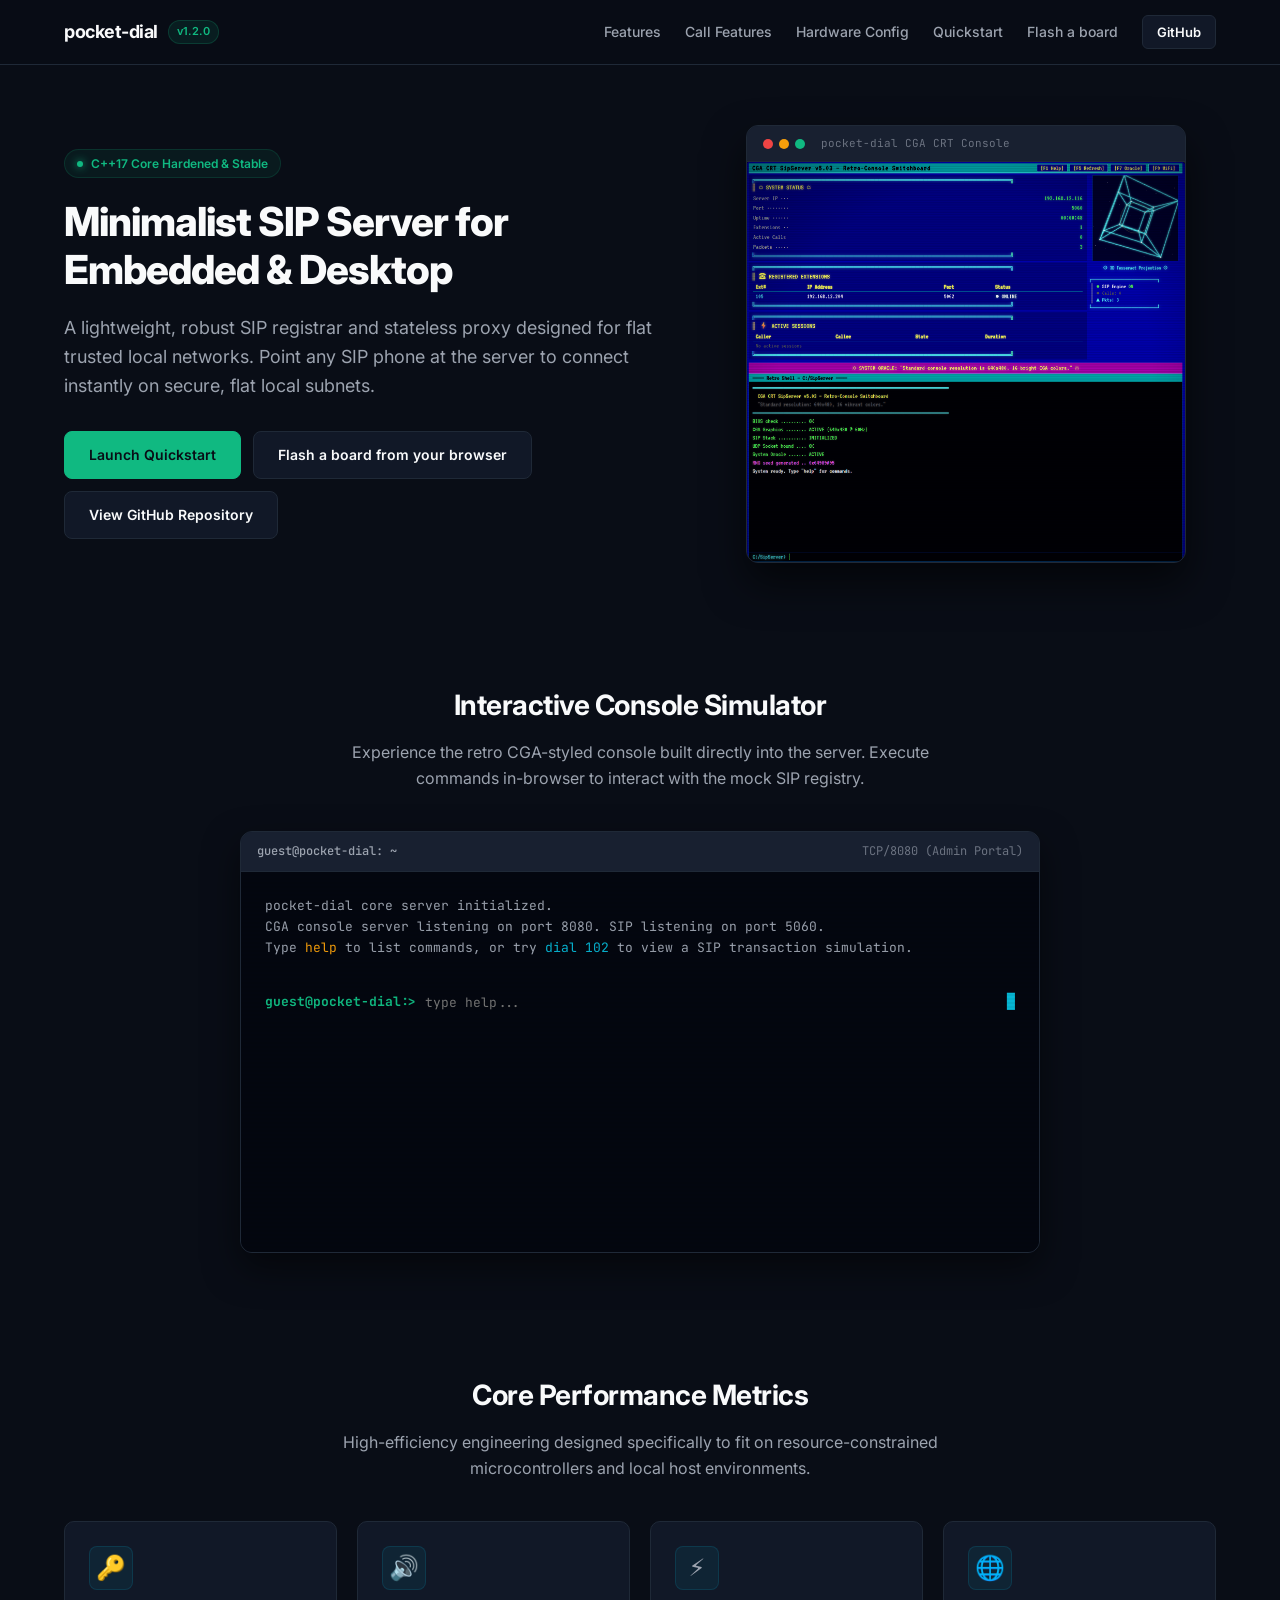
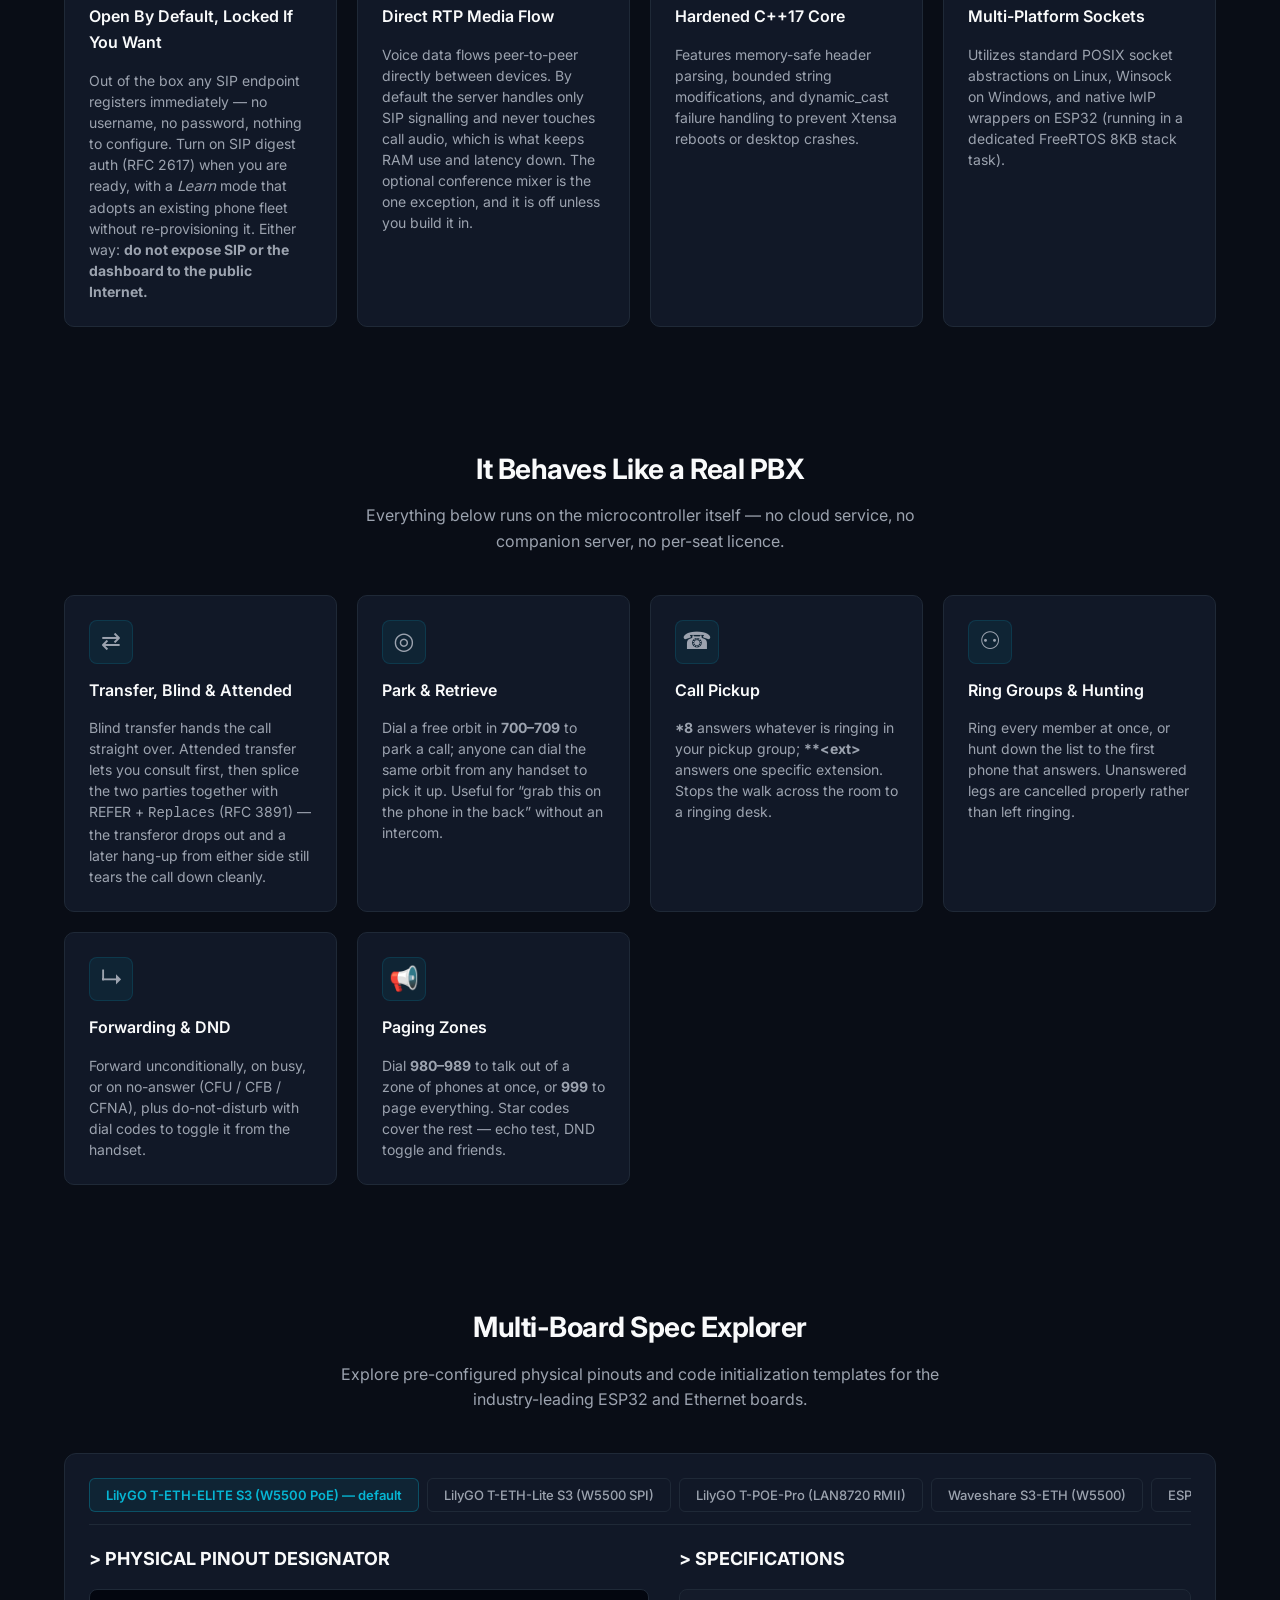
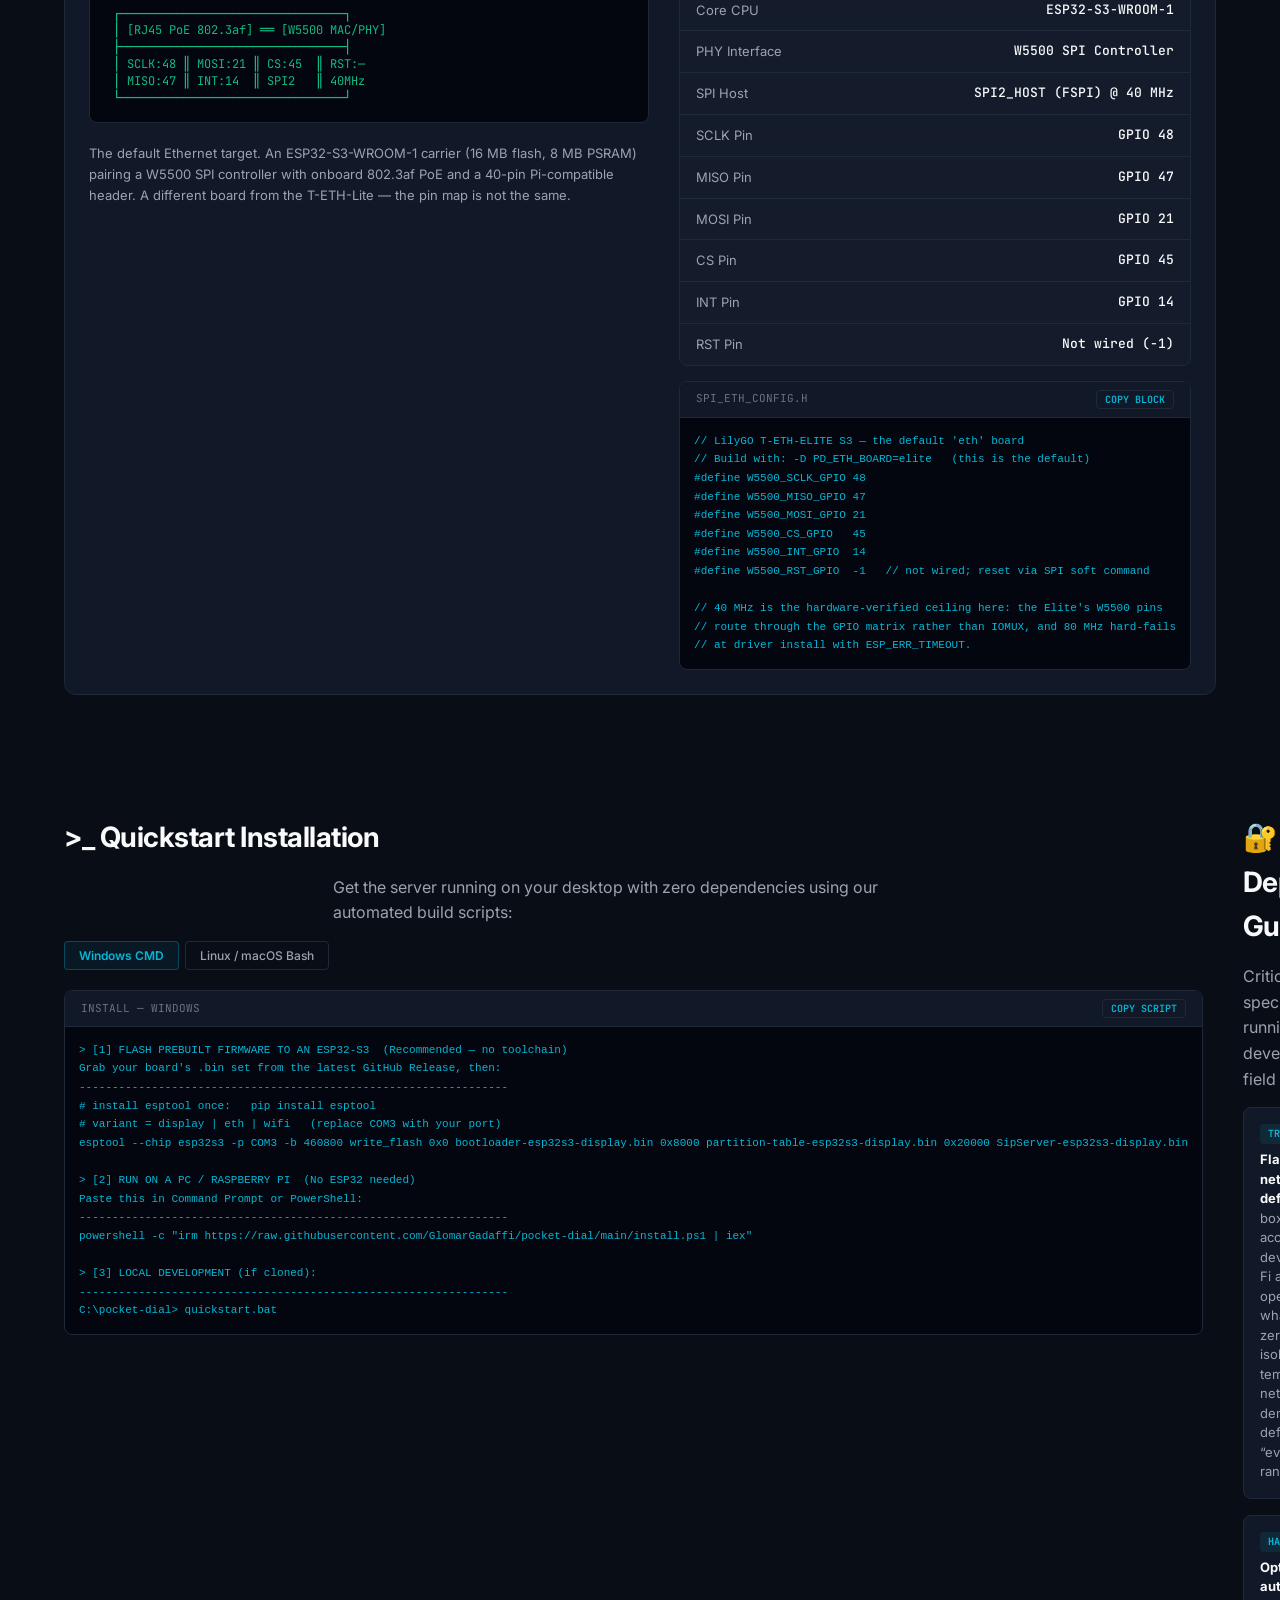
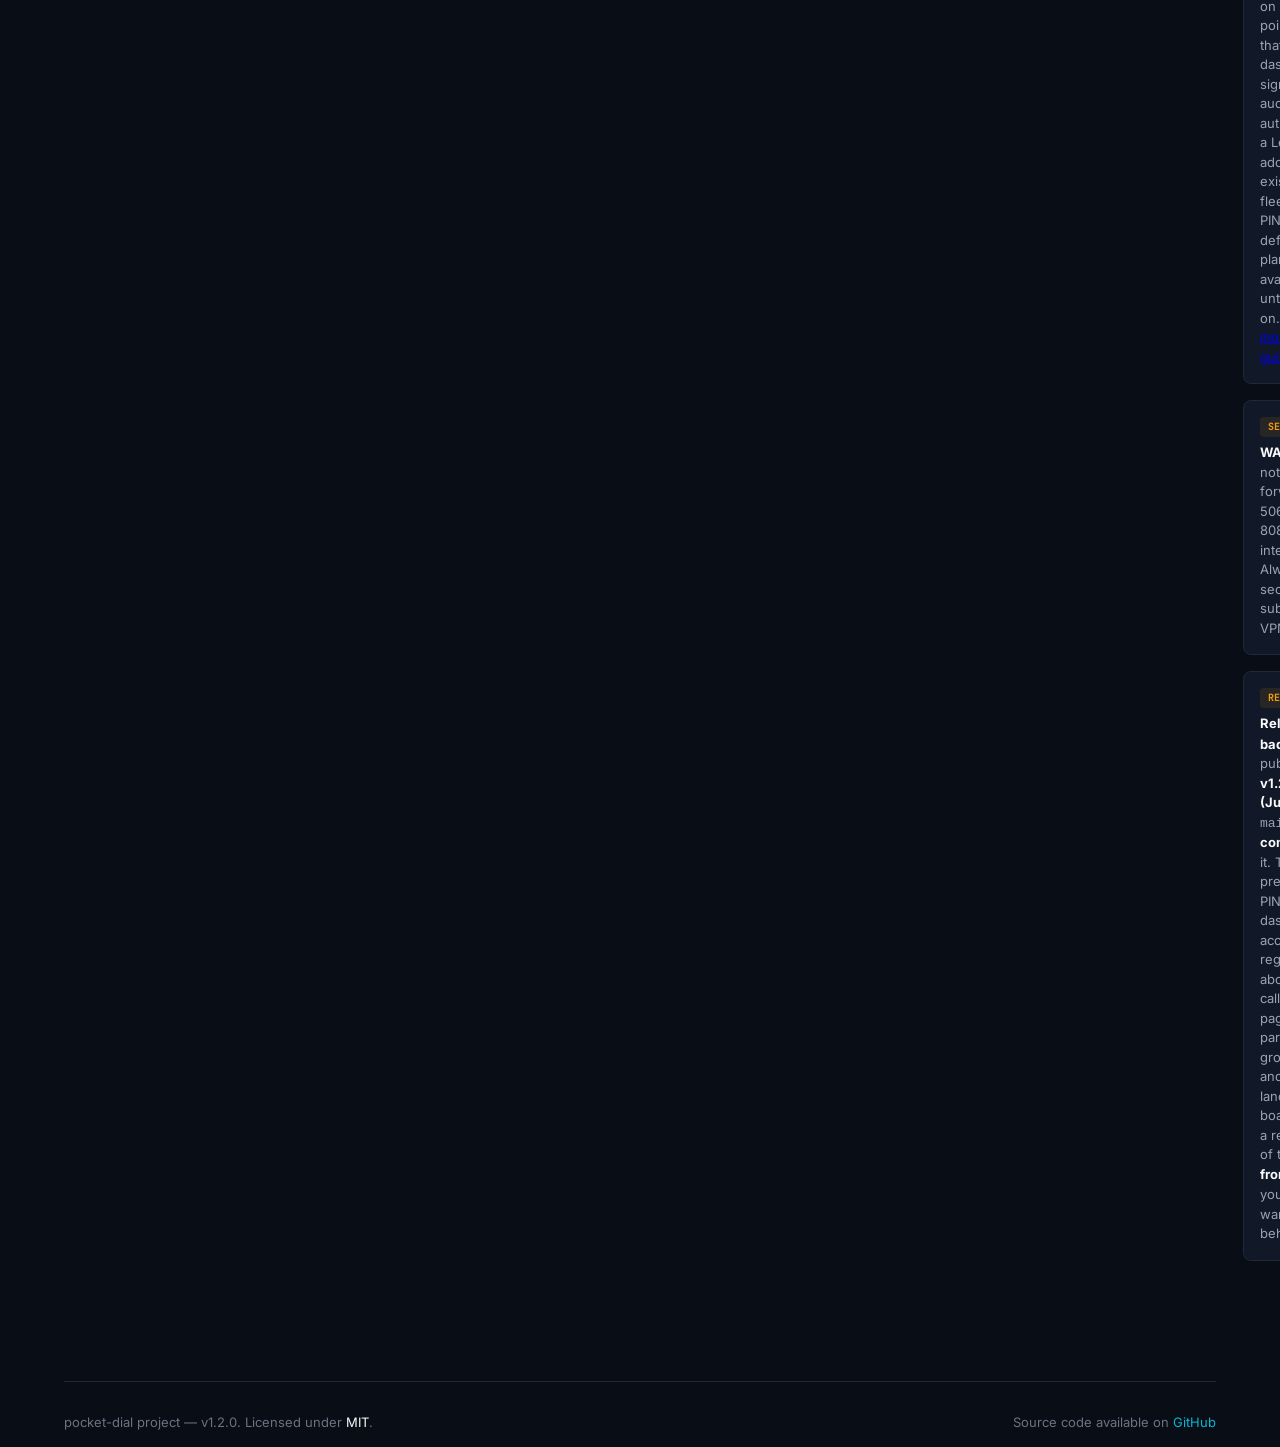
==== commit f6162e40: "docs(site): make the landing page true again — call features, v1.2.0, default board The page still d" ====
--- a/docs/index.html
+++ b/docs/index.html
@@ -21,10 +21,11 @@
         <div class="nav-container">
             <div class="brand">
                 <span class="logo">pocket-dial</span>
-                <span class="version-badge">v1.0.0</span>
+                <span class="version-badge">v1.2.0</span>
             </div>
             <nav class="nav-links">
                 <a href="#features" class="nav-link">Features</a>
+                <a href="#telephony" class="nav-link">Call Features</a>
                 <a href="#hardware" class="nav-link">Hardware Config</a>
                 <a href="#quickstart" class="nav-link">Quickstart</a>
                 <a href="flasher/" class="nav-link">Flash a board</a>
@@ -115,16 +116,16 @@
             <div class="features-grid">
                 <div class="feature-card">
                     <div class="card-icon">🔑</div>
-                    <h3 class="feature-card-title">No-Credential Registrar</h3>
-                    <p class="feature-card-text">
-                        Any SIP endpoint registers immediately—no username or password is validated. Designed for flat, trusted LANs only. <strong>Do not expose SIP or the dashboard to the public Internet.</strong>
+                    <h3 class="feature-card-title">Open By Default, Locked If You Want</h3>
+                    <p class="feature-card-text">
+                        Out of the box any SIP endpoint registers immediately — no username, no password, nothing to configure. Turn on SIP digest auth (RFC&nbsp;2617) when you are ready, with a <em>Learn</em> mode that adopts an existing phone fleet without re-provisioning it. Either way: <strong>do not expose SIP or the dashboard to the public Internet.</strong>
                     </p>
                 </div>
                 <div class="feature-card">
                     <div class="card-icon">🔊</div>
                     <h3 class="feature-card-title">Direct RTP Media Flow</h3>
                     <p class="feature-card-text">
-                        Voice data flows peer-to-peer directly between devices. The server handles only SIP signaling, ensuring minimal RAM consumption and low-latency audio transmission.
+                        Voice data flows peer-to-peer directly between devices. By default the server handles only SIP signalling and never touches call audio, which is what keeps RAM use and latency down. The optional conference mixer is the one exception, and it is off unless you build it in.
                     </p>
                 </div>
                 <div class="feature-card">
@@ -144,6 +145,62 @@
             </div>
         </section>
 
+
+        <!-- TELEPHONY FEATURES -->
+        <section id="telephony" class="features-section">
+            <div class="section-header-block">
+                <h2 class="section-title">It Behaves Like a Real PBX</h2>
+                <p class="section-desc">
+                    Everything below runs on the microcontroller itself &mdash; no cloud service, no companion server, no per-seat licence.
+                </p>
+            </div>
+
+            <div class="features-grid">
+                <div class="feature-card">
+                    <div class="card-icon">⇄</div>
+                    <h3 class="feature-card-title">Transfer, Blind &amp; Attended</h3>
+                    <p class="feature-card-text">
+                        Blind transfer hands the call straight over. Attended transfer lets you consult first, then splice the two parties together with REFER + <code>Replaces</code> (RFC&nbsp;3891) &mdash; the transferor drops out and a later hang-up from either side still tears the call down cleanly.
+                    </p>
+                </div>
+                <div class="feature-card">
+                    <div class="card-icon">◎</div>
+                    <h3 class="feature-card-title">Park &amp; Retrieve</h3>
+                    <p class="feature-card-text">
+                        Dial a free orbit in <strong>700&ndash;709</strong> to park a call; anyone can dial the same orbit from any handset to pick it up. Useful for &ldquo;grab this on the phone in the back&rdquo; without an intercom.
+                    </p>
+                </div>
+                <div class="feature-card">
+                    <div class="card-icon">☎</div>
+                    <h3 class="feature-card-title">Call Pickup</h3>
+                    <p class="feature-card-text">
+                        <strong>*8</strong> answers whatever is ringing in your pickup group; <strong>**&lt;ext&gt;</strong> answers one specific extension. Stops the walk across the room to a ringing desk.
+                    </p>
+                </div>
+                <div class="feature-card">
+                    <div class="card-icon">⚇</div>
+                    <h3 class="feature-card-title">Ring Groups &amp; Hunting</h3>
+                    <p class="feature-card-text">
+                        Ring every member at once, or hunt down the list to the first phone that answers. Unanswered legs are cancelled properly rather than left ringing.
+                    </p>
+                </div>
+                <div class="feature-card">
+                    <div class="card-icon">↳</div>
+                    <h3 class="feature-card-title">Forwarding &amp; DND</h3>
+                    <p class="feature-card-text">
+                        Forward unconditionally, on busy, or on no-answer (CFU / CFB / CFNA), plus do-not-disturb with dial codes to toggle it from the handset.
+                    </p>
+                </div>
+                <div class="feature-card">
+                    <div class="card-icon">📢</div>
+                    <h3 class="feature-card-title">Paging Zones</h3>
+                    <p class="feature-card-text">
+                        Dial <strong>980&ndash;989</strong> to talk out of a zone of phones at once, or <strong>999</strong> to page everything. Star codes cover the rest &mdash; echo test, DND toggle and friends.
+                    </p>
+                </div>
+            </div>
+        </section>
+
         <!-- HARDWARE MATRIX EXPLORER -->
         <section id="hardware" class="hardware-section">
             <div class="section-header-block">
@@ -155,7 +212,8 @@
 
             <div class="hardware-box">
                 <div class="board-tabs-bar">
-                    <button class="board-tab active" data-board="t-eth-lite">LilyGO T-ETH-Lite S3 (W5500 SPI)</button>
+                    <button class="board-tab active" data-board="t-eth-elite">LilyGO T-ETH-ELITE S3 (W5500 PoE) — default</button>
+                    <button class="board-tab" data-board="t-eth-lite">LilyGO T-ETH-Lite S3 (W5500 SPI)</button>
                     <button class="board-tab" data-board="t-poe-pro">LilyGO T-POE-Pro (LAN8720 RMII)</button>
                     <button class="board-tab" data-board="waveshare-poe">Waveshare S3-ETH (W5500)</button>
                     <button class="board-tab" data-board="standard-wifi">ESP32 / CYD Wi-Fi AP (Wireless)</button>
@@ -206,7 +264,7 @@
                         </div>
                         <div class="sec-item">
                             <span class="badge badge-warning">RELEASE GAP</span>
-                            <p><strong>Releases lag <code>main</code>:</strong> the newest published tag predates the admin PIN, the hardened dashboard and the access-point and registrar controls above. A board flashed from a release has none of them &mdash; build from <code>main</code> if you need them.</p>
+                            <p><strong>Releases lag <code>main</code> badly:</strong> the newest published tag is <strong>v1.2.0 (June&nbsp;2026)</strong>, and <code>main</code> is <strong>134 commits</strong> ahead of it. That tag predates the admin PIN, the hardened dashboard, the access-point and registrar controls above <em>and</em> every call feature on this page &mdash; transfer, park, pickup, ring groups, forwarding and paging all landed after it. A board flashed from a release has none of them, so <strong>build from <code>main</code></strong> unless you specifically want the old behaviour.</p>
                         </div>
                     </div>
                 </div>
@@ -217,7 +275,7 @@
         <!-- MINIMAL FOOTER -->
         <footer class="system-footer">
             <div class="footer-columns">
-                <div>pocket-dial project — v1.0.0. Licensed under <span class="highlight-white">MIT</span>.</div>
+                <div>pocket-dial project — v1.2.0. Licensed under <span class="highlight-white">MIT</span>.</div>
                 <div>Source code available on <a href="https://github.com/GlomarGadaffi/pocket-dial" target="_blank" class="footer-link">GitHub</a></div>
             </div>
         </footer>
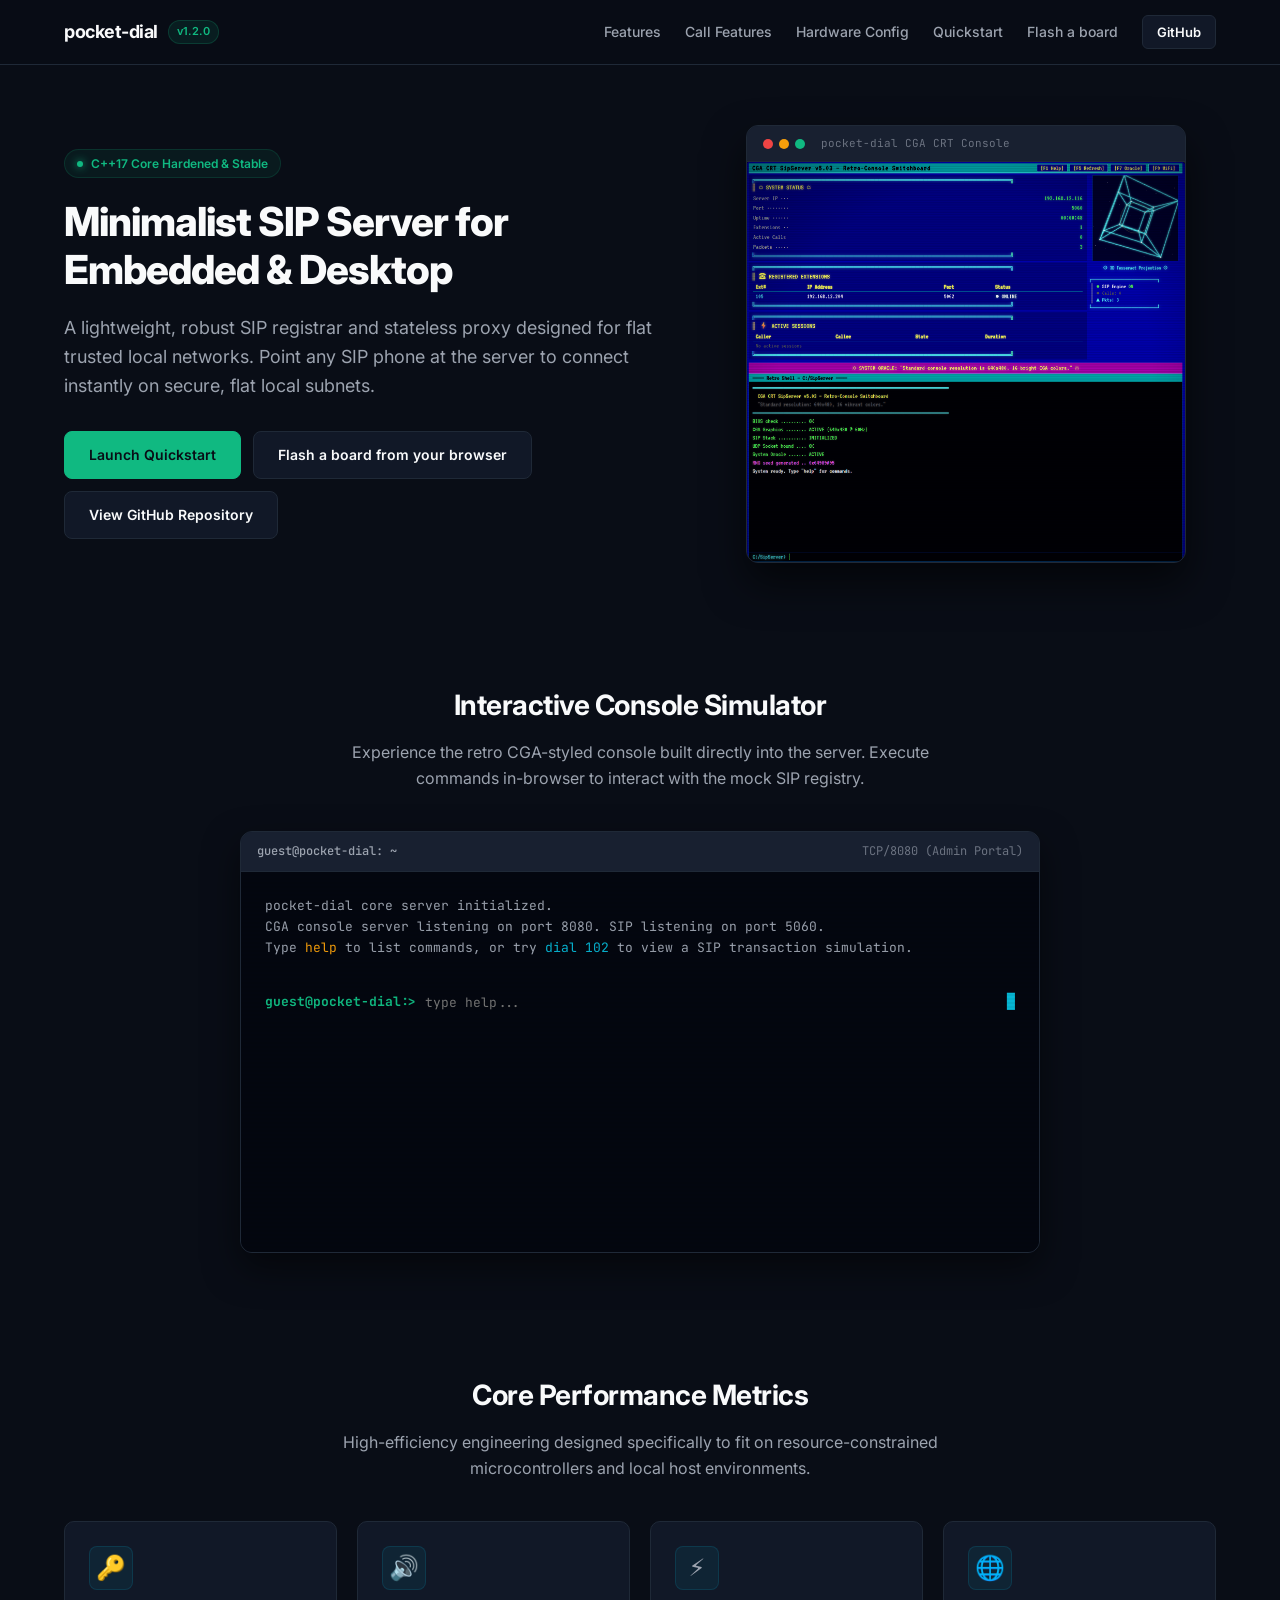
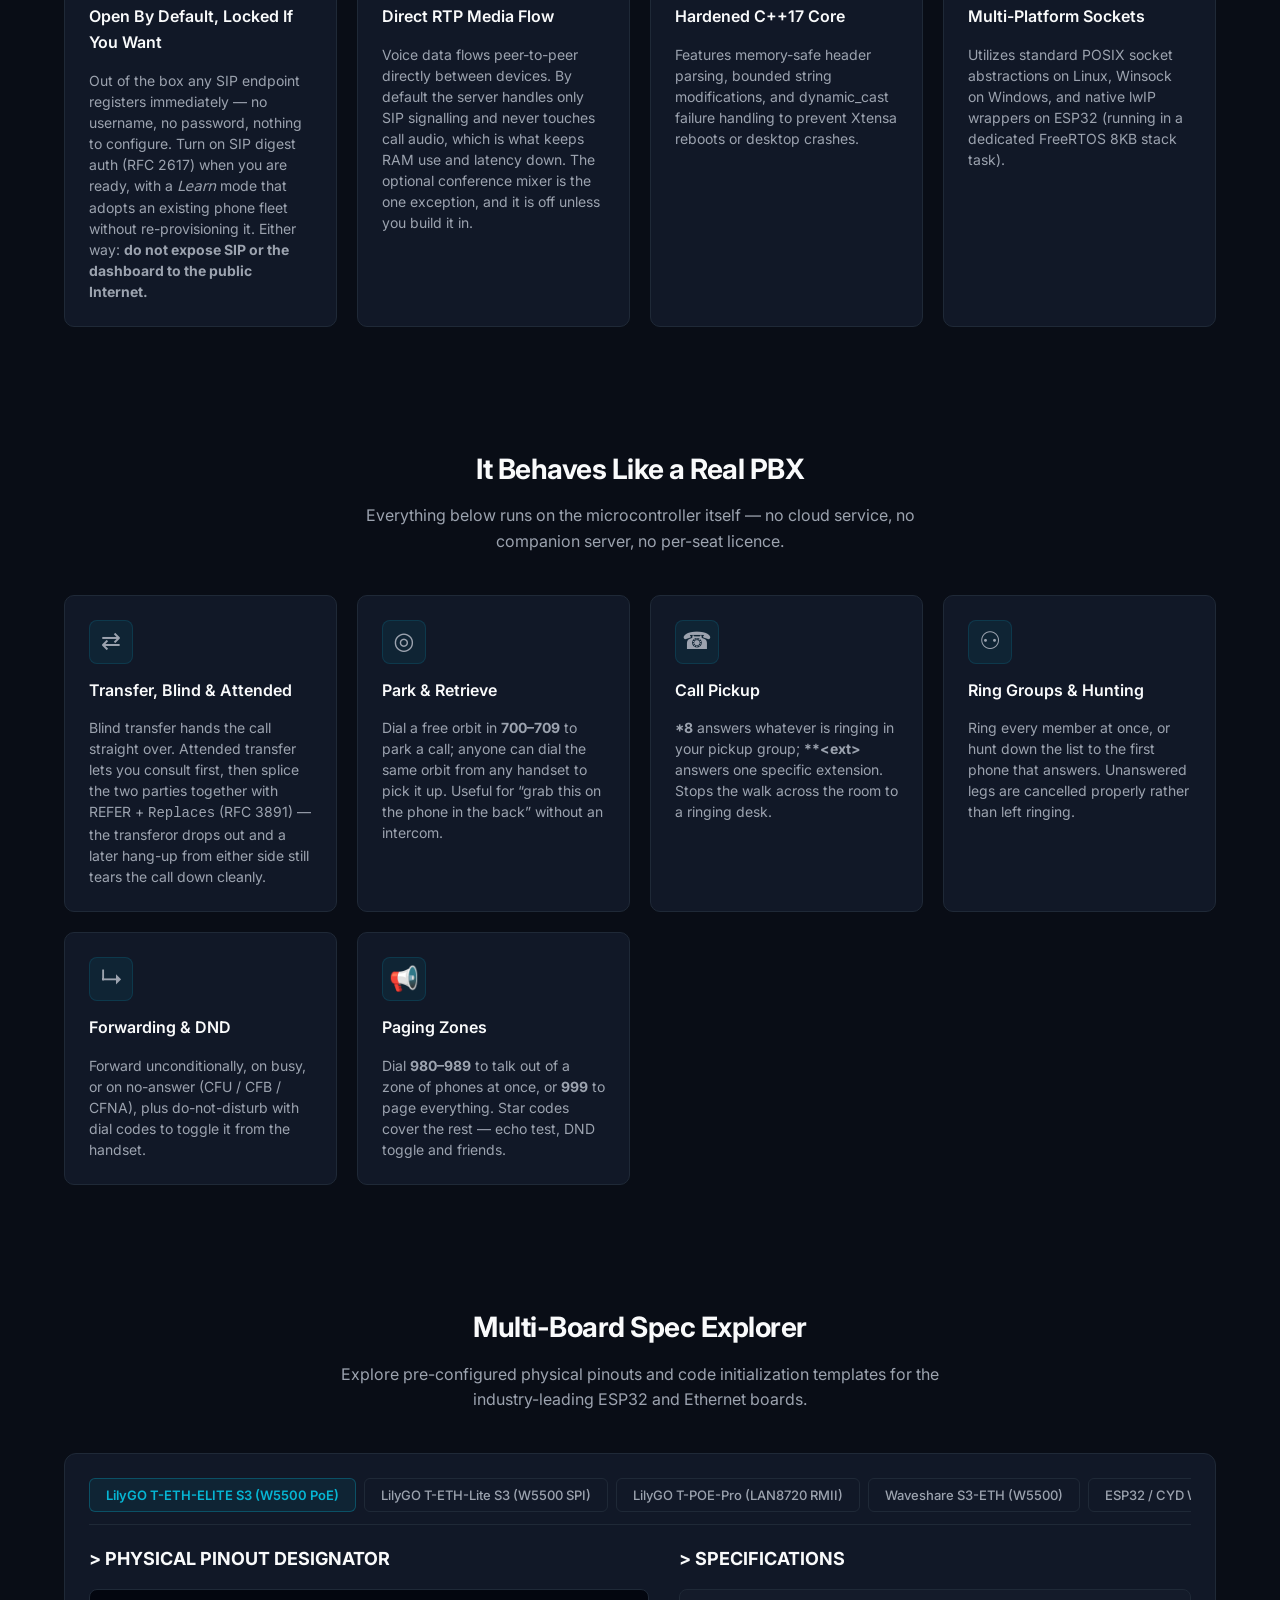
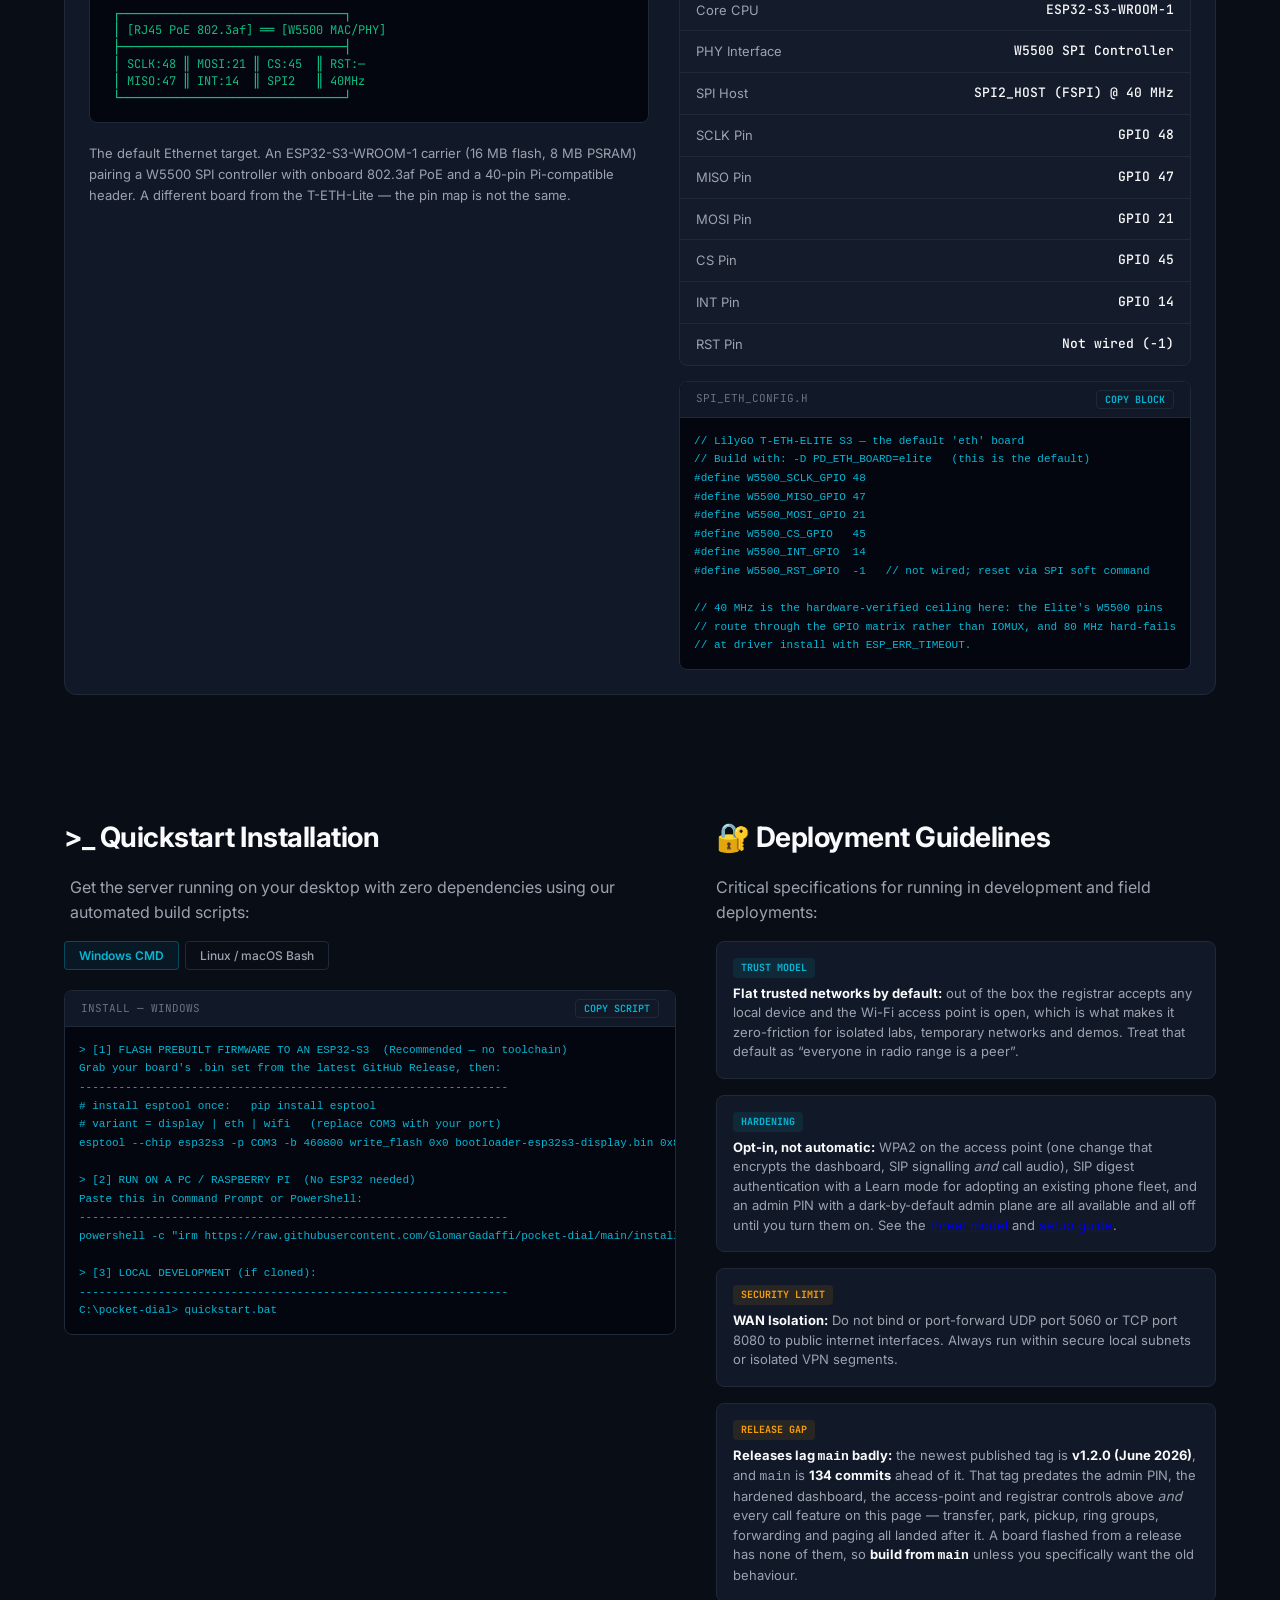
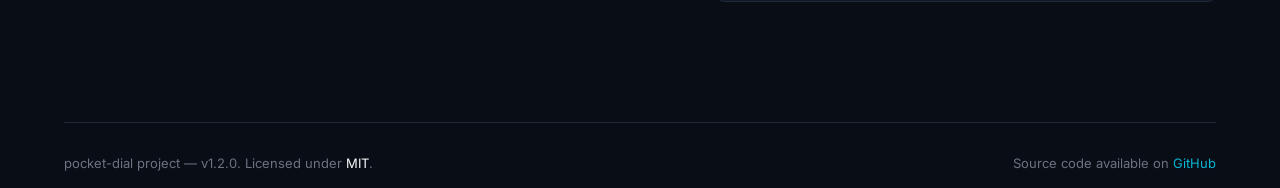
==== commit 0e8831b6: "fix(site): Deployment Guidelines was crushed to a 160px ribbon .specs-grid is 1.1fr 0.9fr, but grid " ====
--- a/docs/index.html
+++ b/docs/index.html
@@ -212,7 +212,7 @@
 
             <div class="hardware-box">
                 <div class="board-tabs-bar">
-                    <button class="board-tab active" data-board="t-eth-elite">LilyGO T-ETH-ELITE S3 (W5500 PoE) — default</button>
+                    <button class="board-tab active" data-board="t-eth-elite">LilyGO T-ETH-ELITE S3 (W5500 PoE)</button>
                     <button class="board-tab" data-board="t-eth-lite">LilyGO T-ETH-Lite S3 (W5500 SPI)</button>
                     <button class="board-tab" data-board="t-poe-pro">LilyGO T-POE-Pro (LAN8720 RMII)</button>
                     <button class="board-tab" data-board="waveshare-poe">Waveshare S3-ETH (W5500)</button>
--- a/docs/style.css
+++ b/docs/style.css
@@ -704,6 +704,11 @@
     display: flex;
     flex-direction: column;
     gap: 15px;
+    /* Grid items default to min-width:auto, so the Quickstart code block's
+       unbreakable lines refused to shrink and took the whole row — squeezing
+       Deployment Guidelines into a ~160px ribbon. This lets the 1.1fr/0.9fr
+       split actually apply, and lets .code-pre overflow-x work. */
+    min-width: 0;
 }
 
 .tab-group-os {
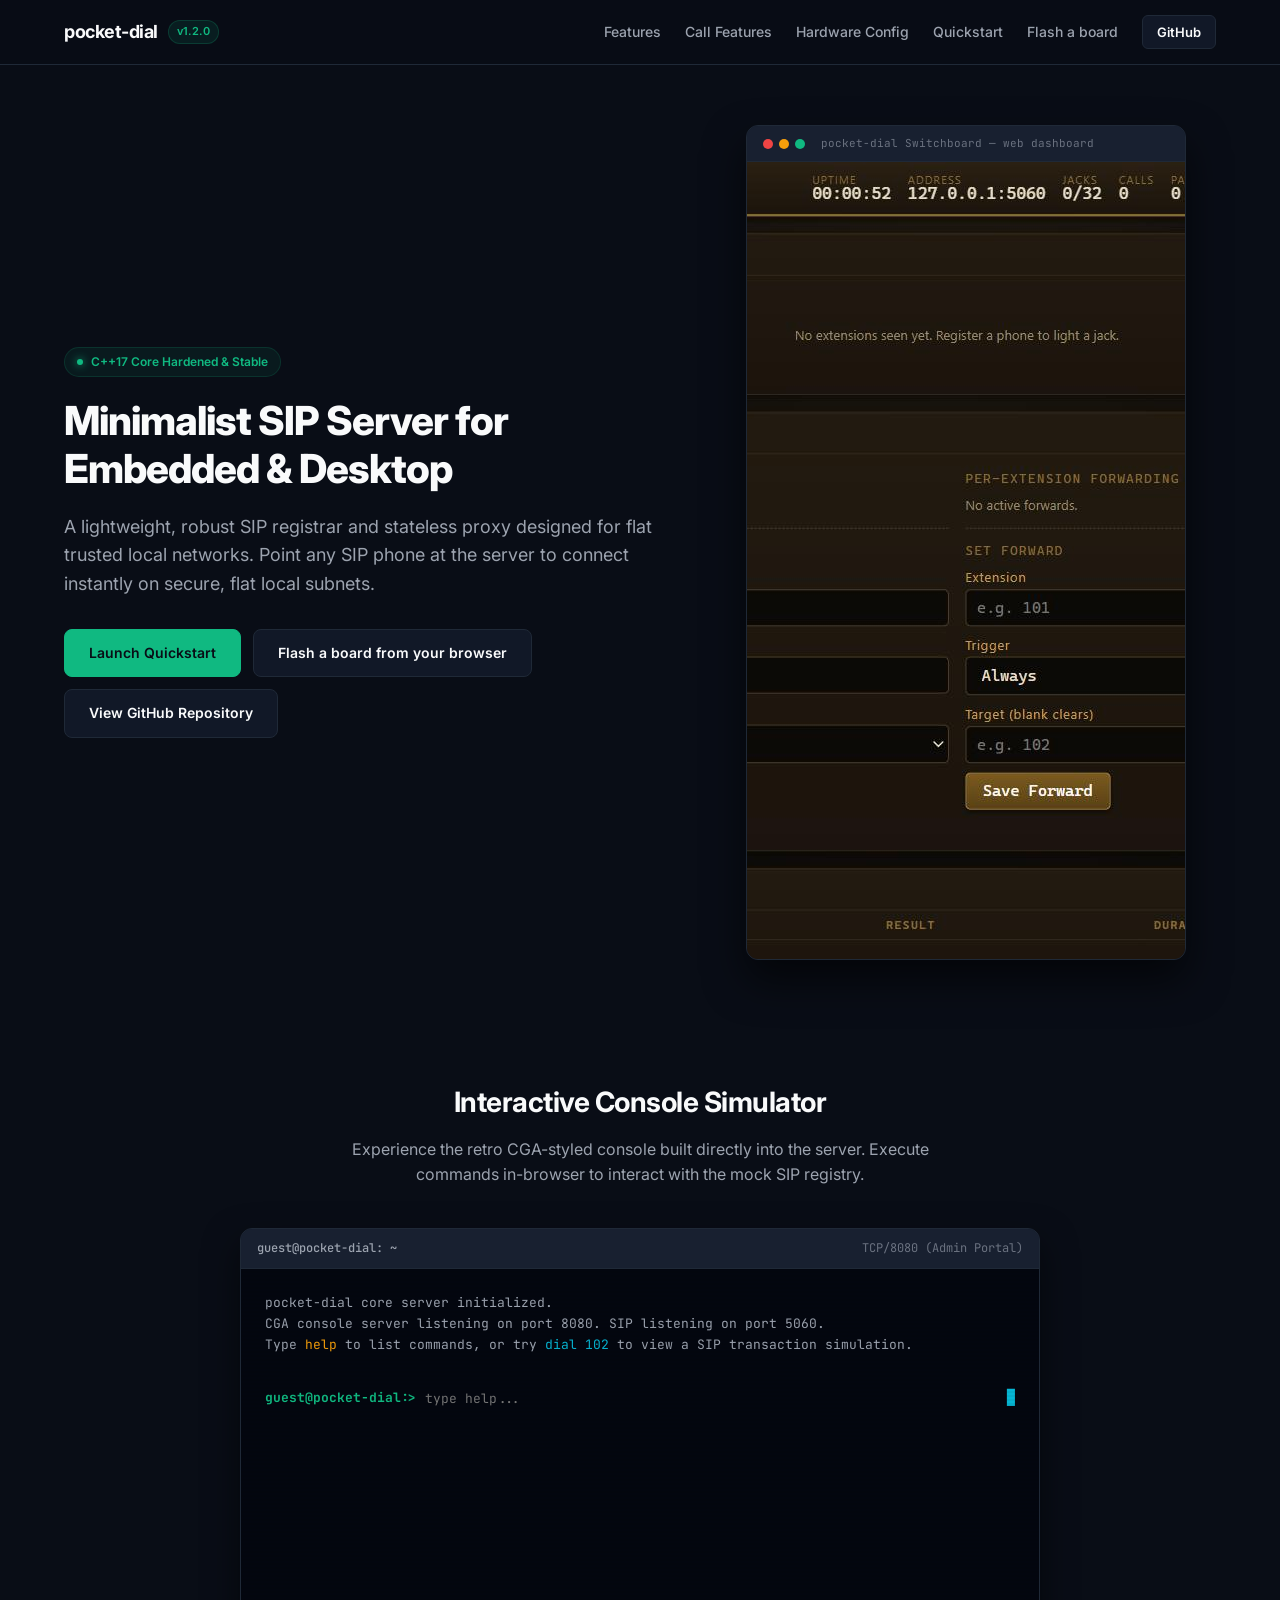
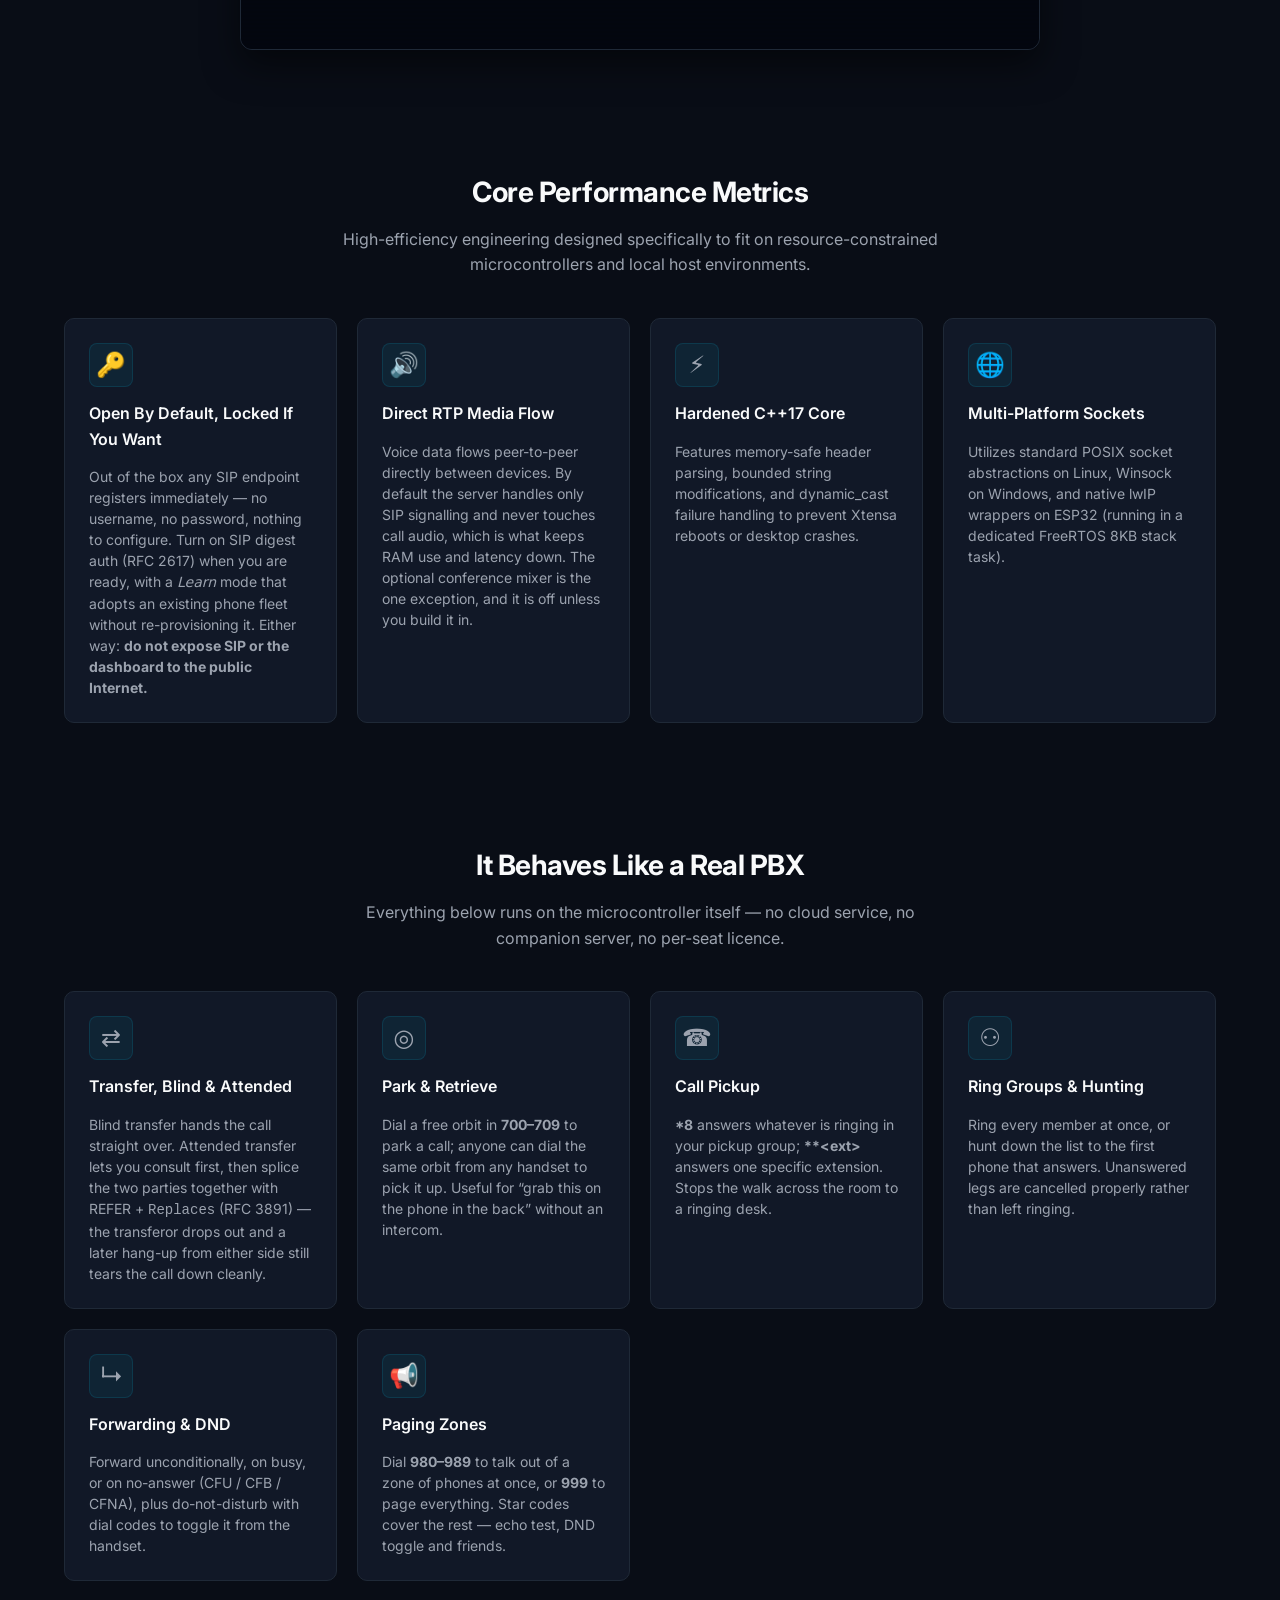
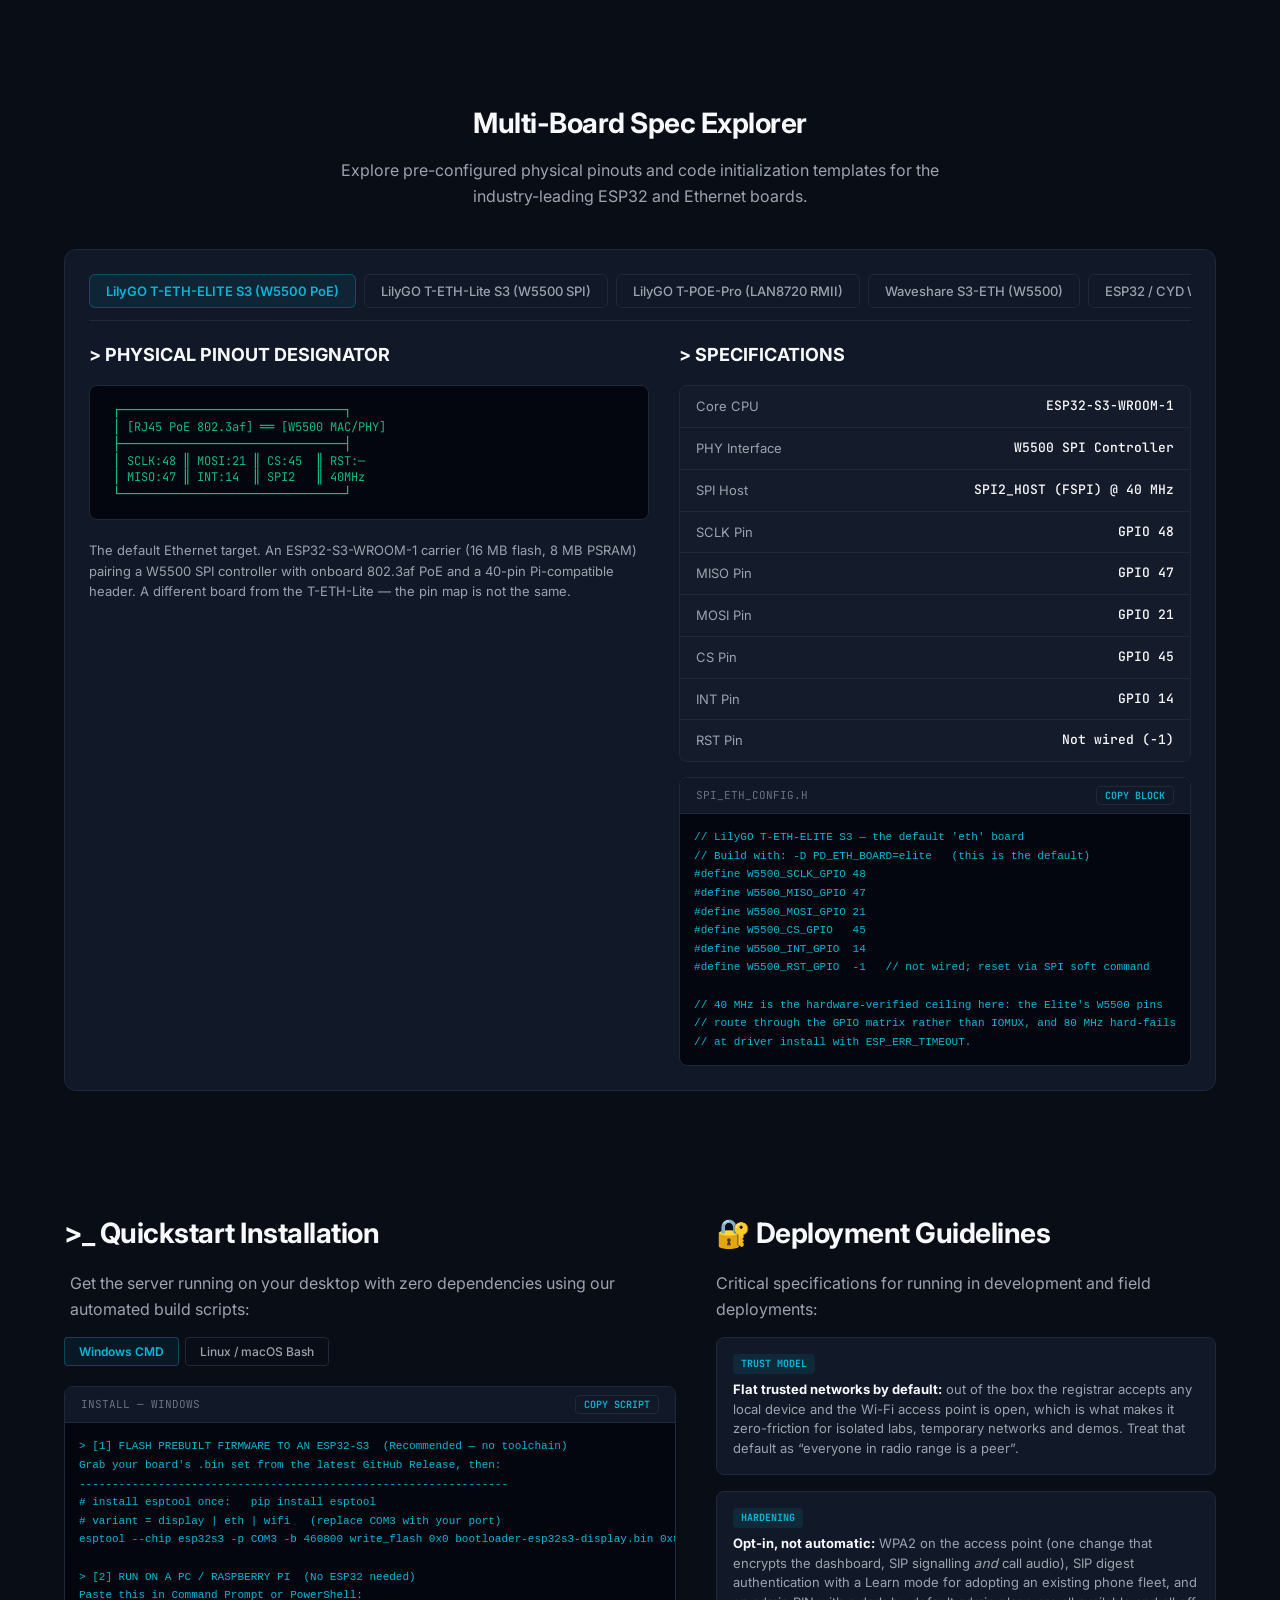
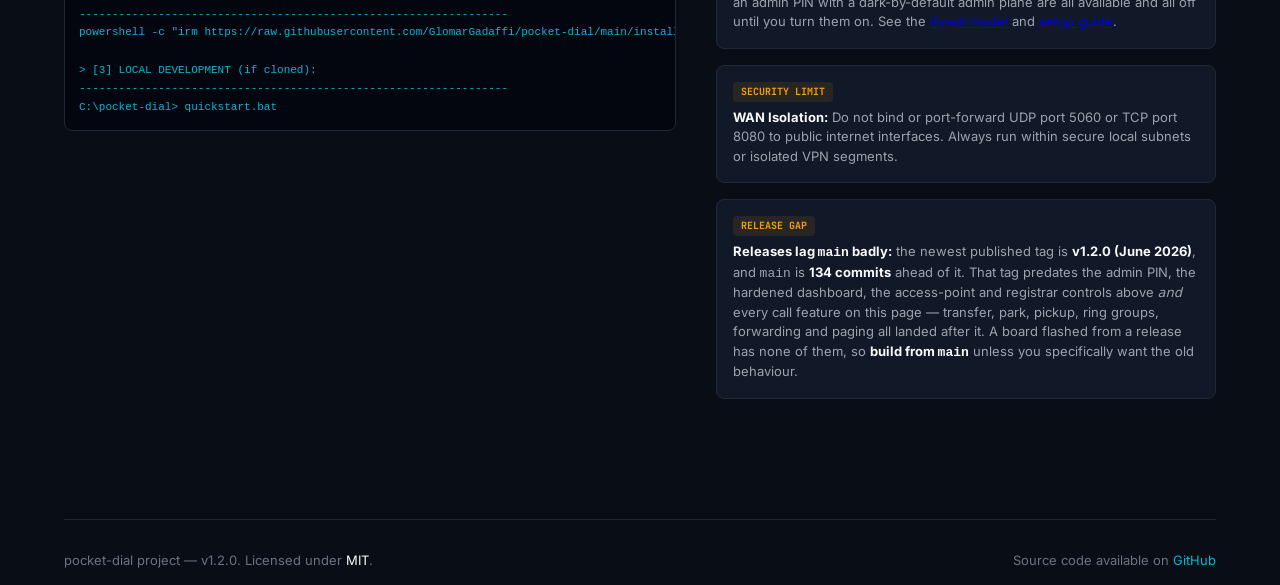
==== commit 28a460aa: "docs(site): replace the hero screenshot — it was a different product docs/screenshot.png was capture" ====
--- a/docs/index.html
+++ b/docs/index.html
@@ -62,9 +62,9 @@
                         <span class="dot red"></span>
                         <span class="dot yellow"></span>
                         <span class="dot green"></span>
-                        <span class="card-title-text">pocket-dial CGA CRT Console</span>
-                    </div>
-                    <img src="screenshot.png" alt="pocket-dial CGA CRT Dashboard Console Screenshot" class="showcase-img">
+                        <span class="card-title-text">pocket-dial Switchboard — web dashboard</span>
+                    </div>
+                    <img src="screenshot.png" alt="The pocket-dial Switchboard web dashboard: jack board, ring groups and forwarding, and the call log" class="showcase-img" width="1512" height="797" loading="lazy">
                 </div>
             </div>
         </section>
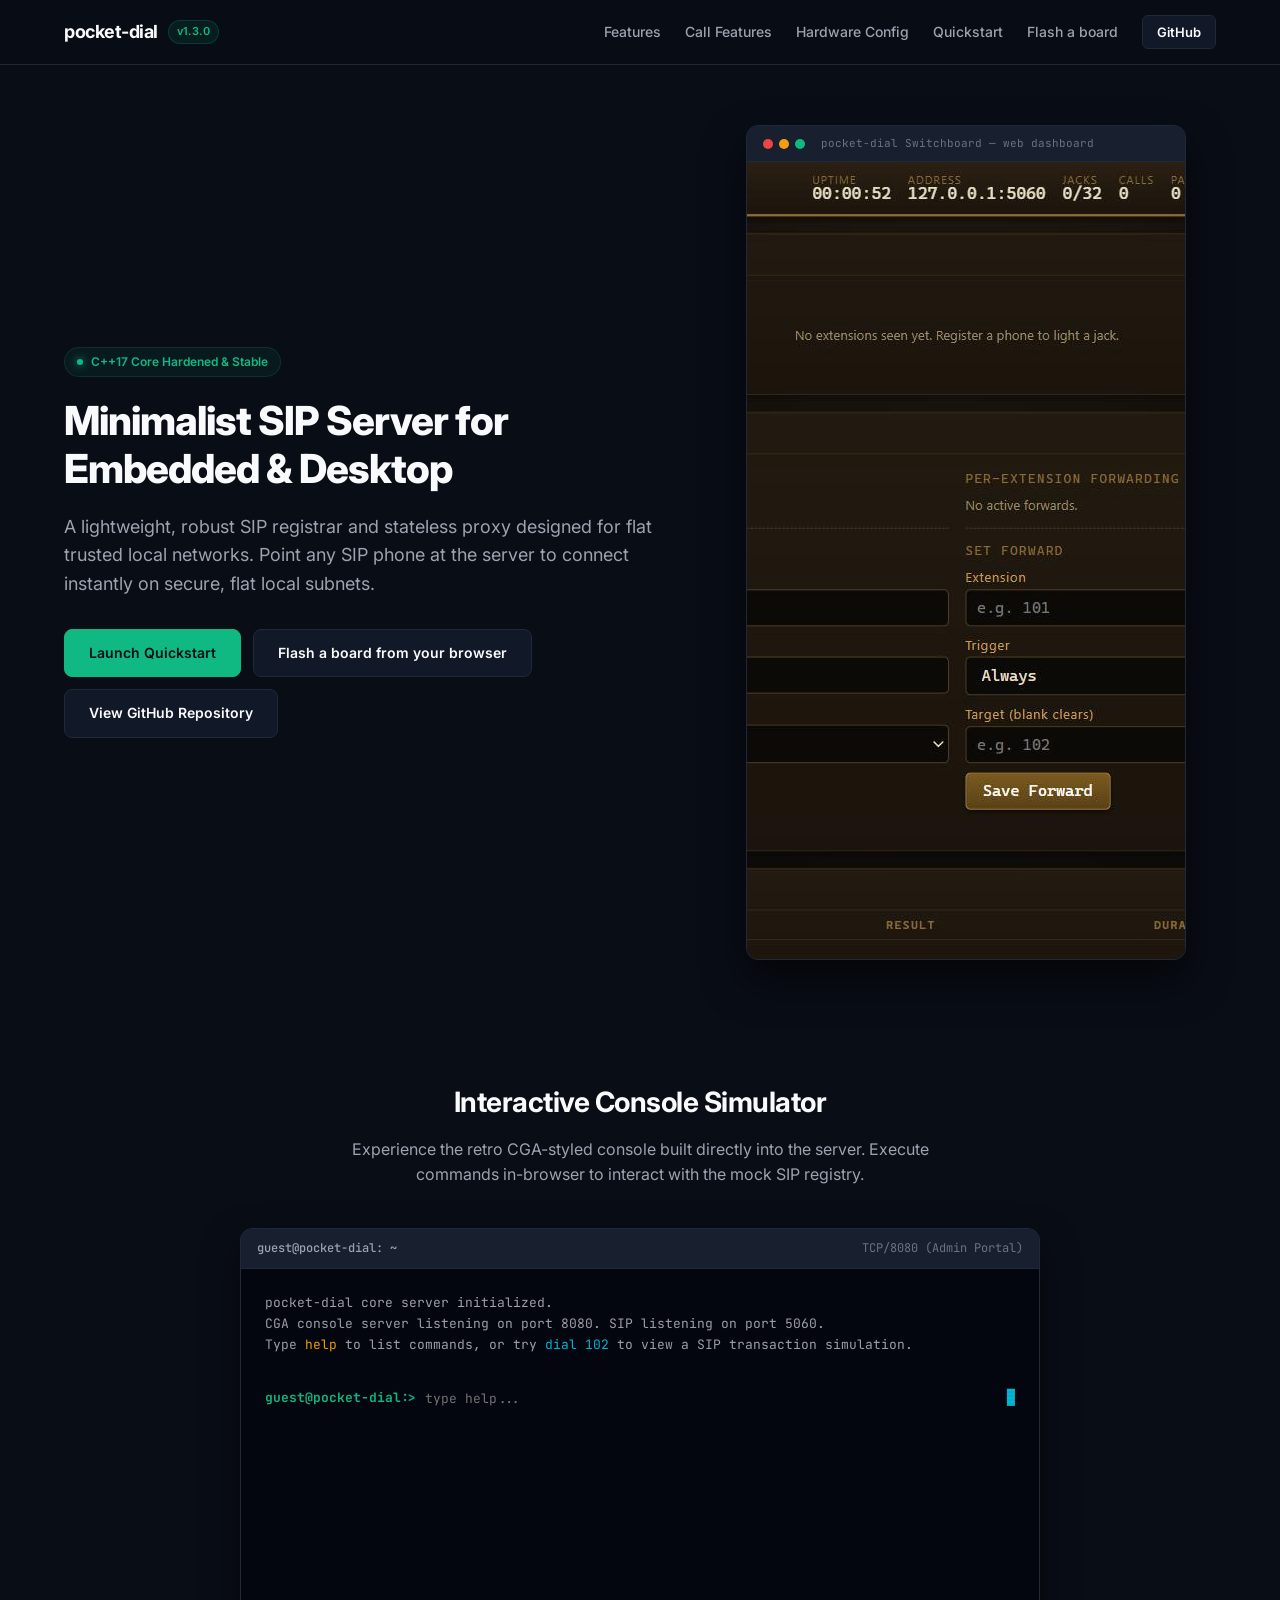
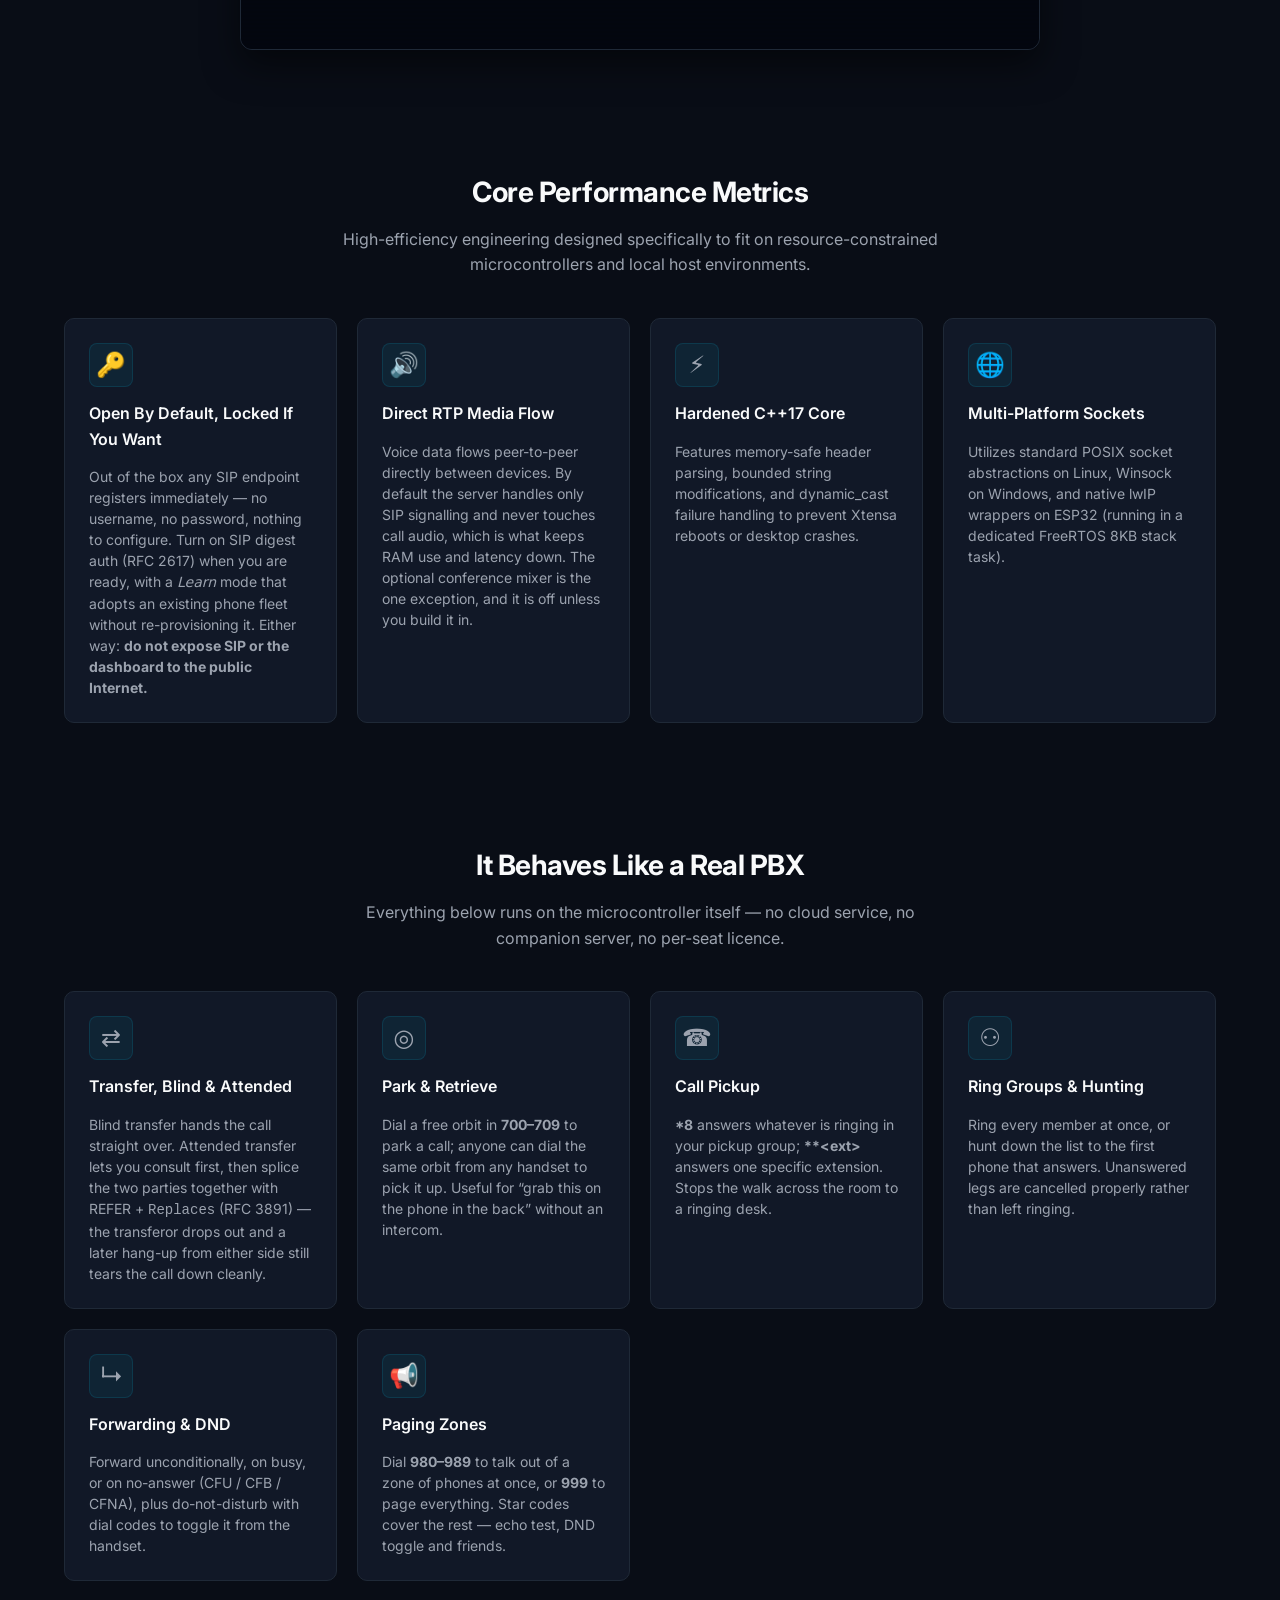
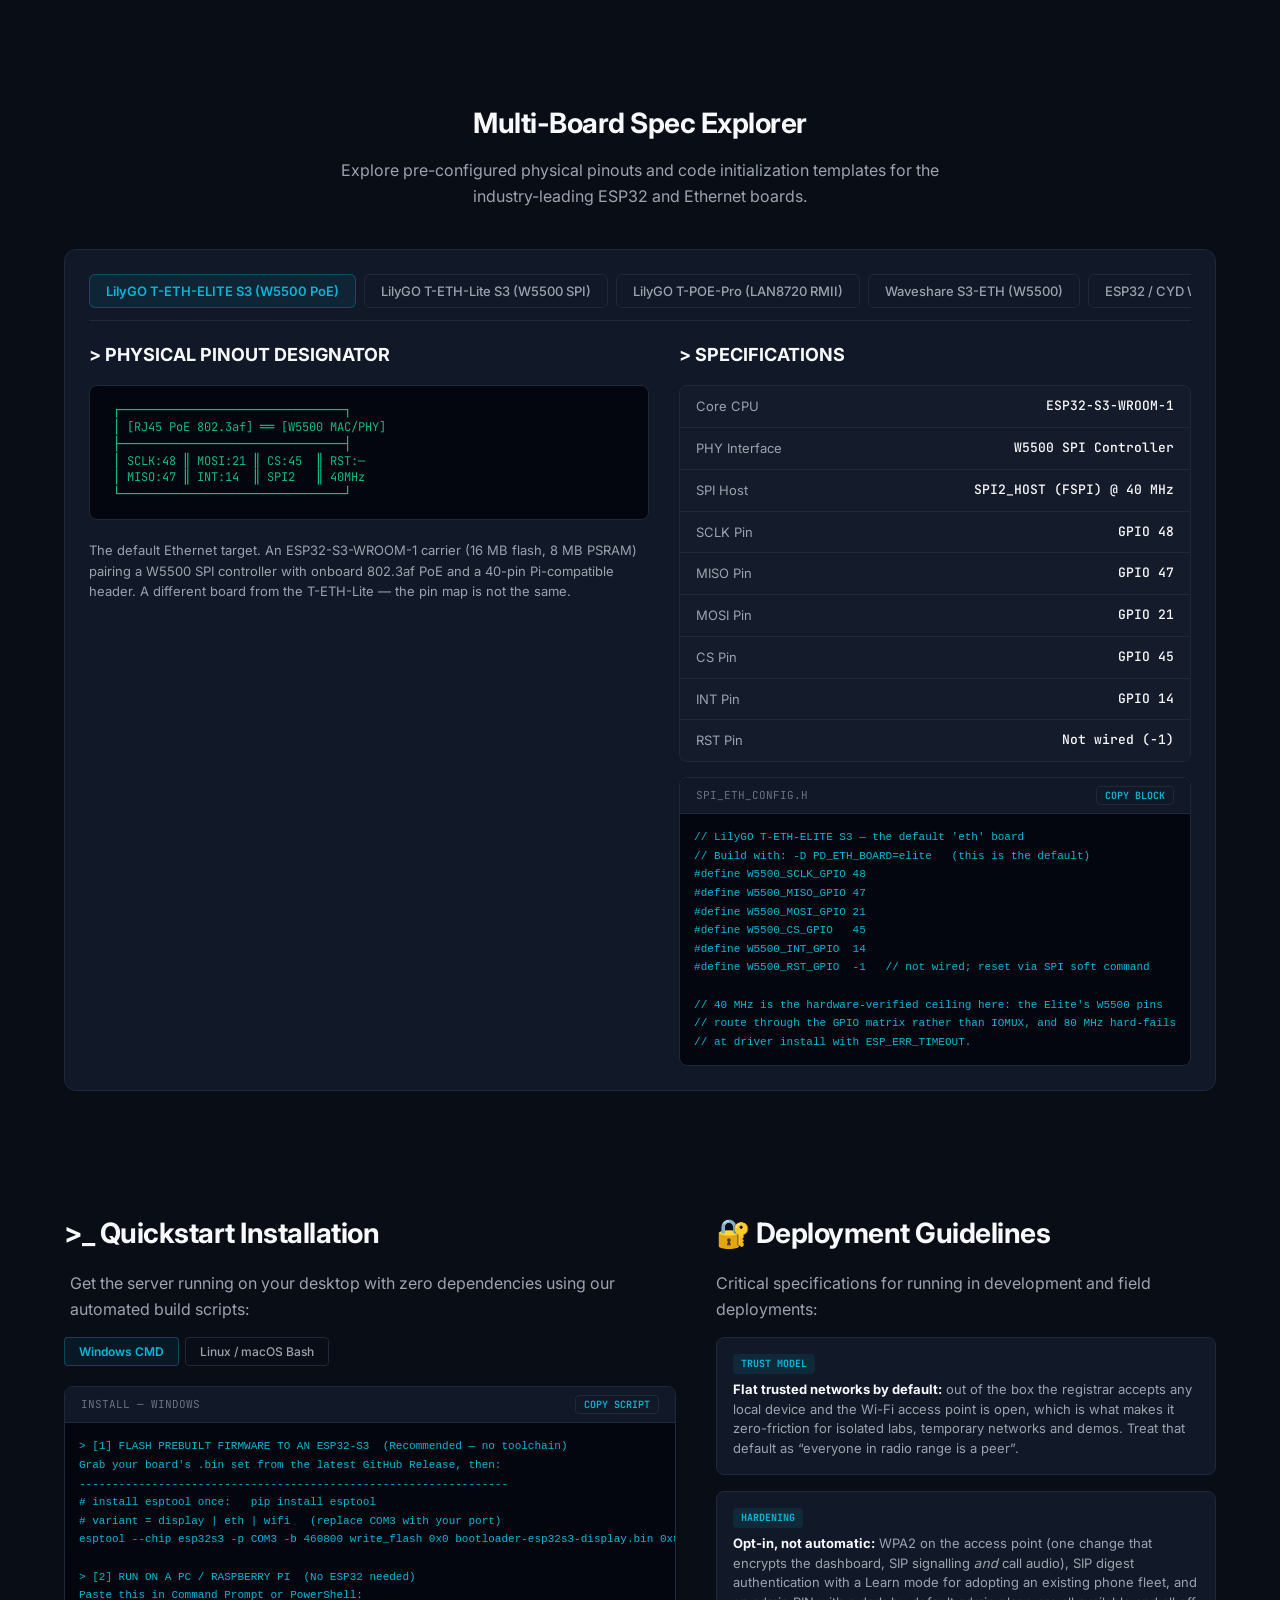
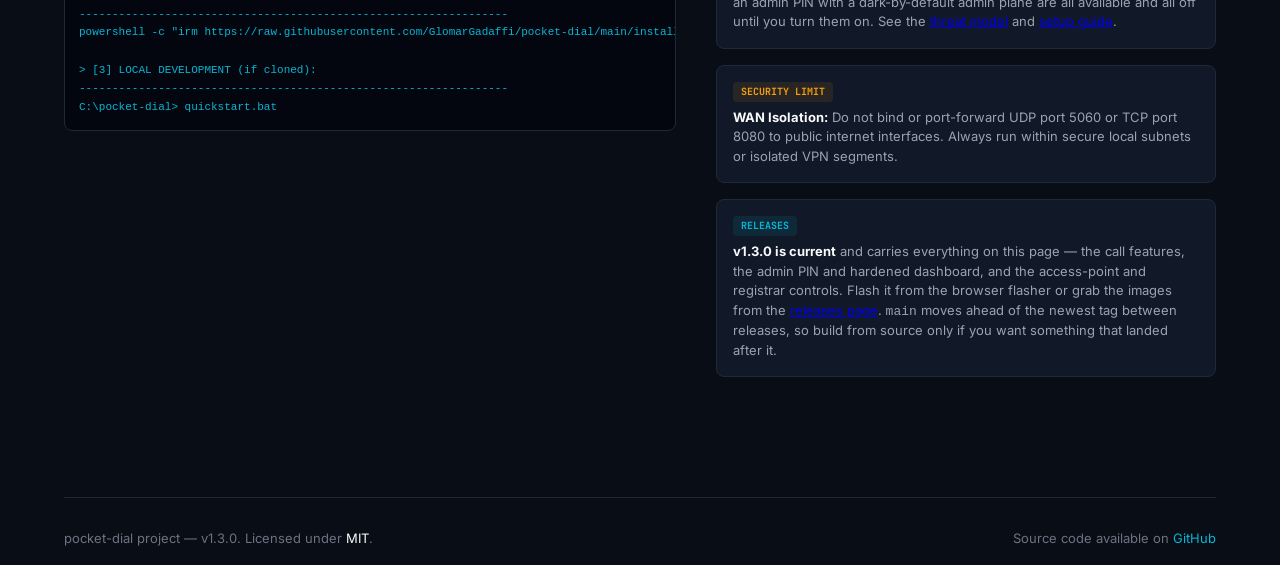
==== commit c43a07e5: "release: v1.3.0 — call features, opt-in hardening, working browser flasher CHANGELOG's Unreleased se" ====
--- a/docs/index.html
+++ b/docs/index.html
@@ -21,7 +21,7 @@
         <div class="nav-container">
             <div class="brand">
                 <span class="logo">pocket-dial</span>
-                <span class="version-badge">v1.2.0</span>
+                <span class="version-badge">v1.3.0</span>
             </div>
             <nav class="nav-links">
                 <a href="#features" class="nav-link">Features</a>
@@ -263,8 +263,8 @@
                             <p><strong>WAN Isolation:</strong> Do not bind or port-forward UDP port 5060 or TCP port 8080 to public internet interfaces. Always run within secure local subnets or isolated VPN segments.</p>
                         </div>
                         <div class="sec-item">
-                            <span class="badge badge-warning">RELEASE GAP</span>
-                            <p><strong>Releases lag <code>main</code> badly:</strong> the newest published tag is <strong>v1.2.0 (June&nbsp;2026)</strong>, and <code>main</code> is <strong>134 commits</strong> ahead of it. That tag predates the admin PIN, the hardened dashboard, the access-point and registrar controls above <em>and</em> every call feature on this page &mdash; transfer, park, pickup, ring groups, forwarding and paging all landed after it. A board flashed from a release has none of them, so <strong>build from <code>main</code></strong> unless you specifically want the old behaviour.</p>
+                            <span class="badge badge-trust">RELEASES</span>
+                            <p><strong>v1.3.0 is current</strong> and carries everything on this page &mdash; the call features, the admin PIN and hardened dashboard, and the access-point and registrar controls. Flash it from the browser flasher or grab the images from the <a href="https://github.com/GlomarGadaffi/pocket-dial/releases" target="_blank" rel="noreferrer">releases page</a>. <code>main</code> moves ahead of the newest tag between releases, so build from source only if you want something that landed after it.</p>
                         </div>
                     </div>
                 </div>
@@ -275,7 +275,7 @@
         <!-- MINIMAL FOOTER -->
         <footer class="system-footer">
             <div class="footer-columns">
-                <div>pocket-dial project — v1.2.0. Licensed under <span class="highlight-white">MIT</span>.</div>
+                <div>pocket-dial project — v1.3.0. Licensed under <span class="highlight-white">MIT</span>.</div>
                 <div>Source code available on <a href="https://github.com/GlomarGadaffi/pocket-dial" target="_blank" class="footer-link">GitHub</a></div>
             </div>
         </footer>
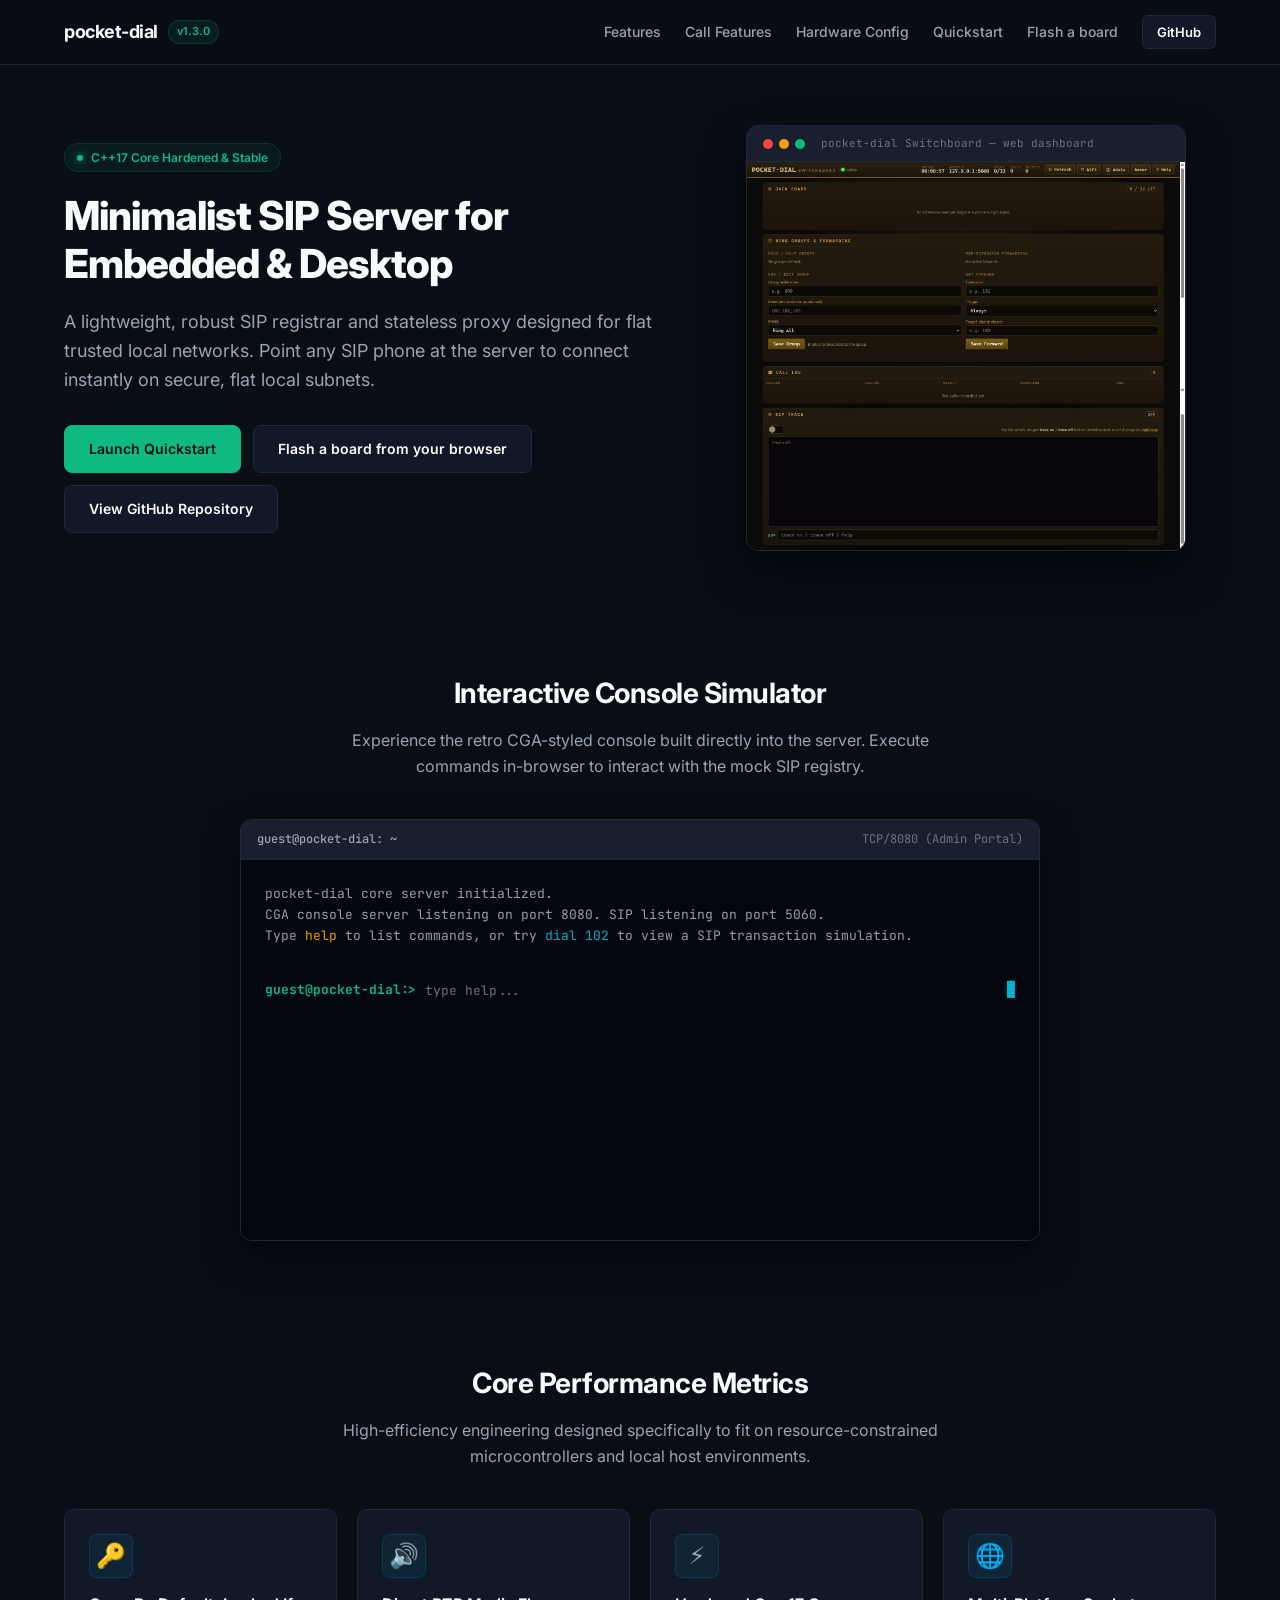
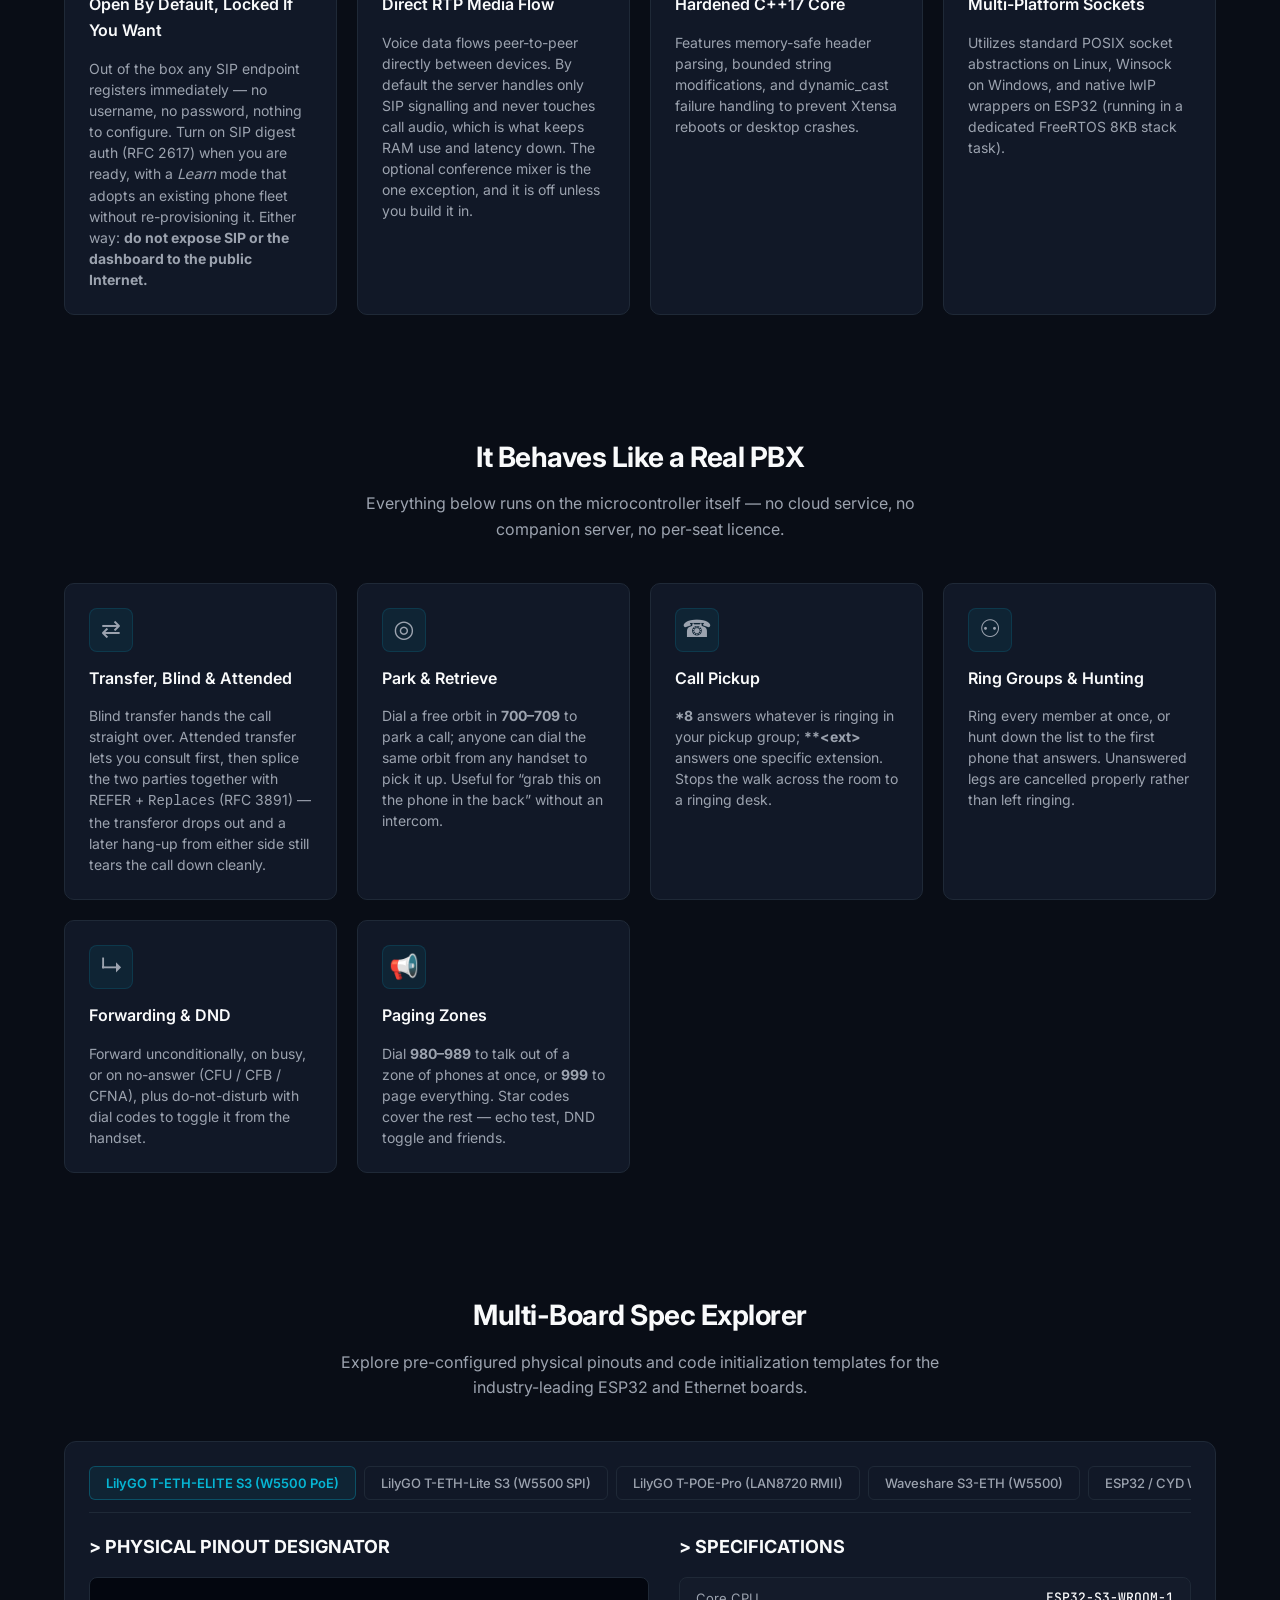
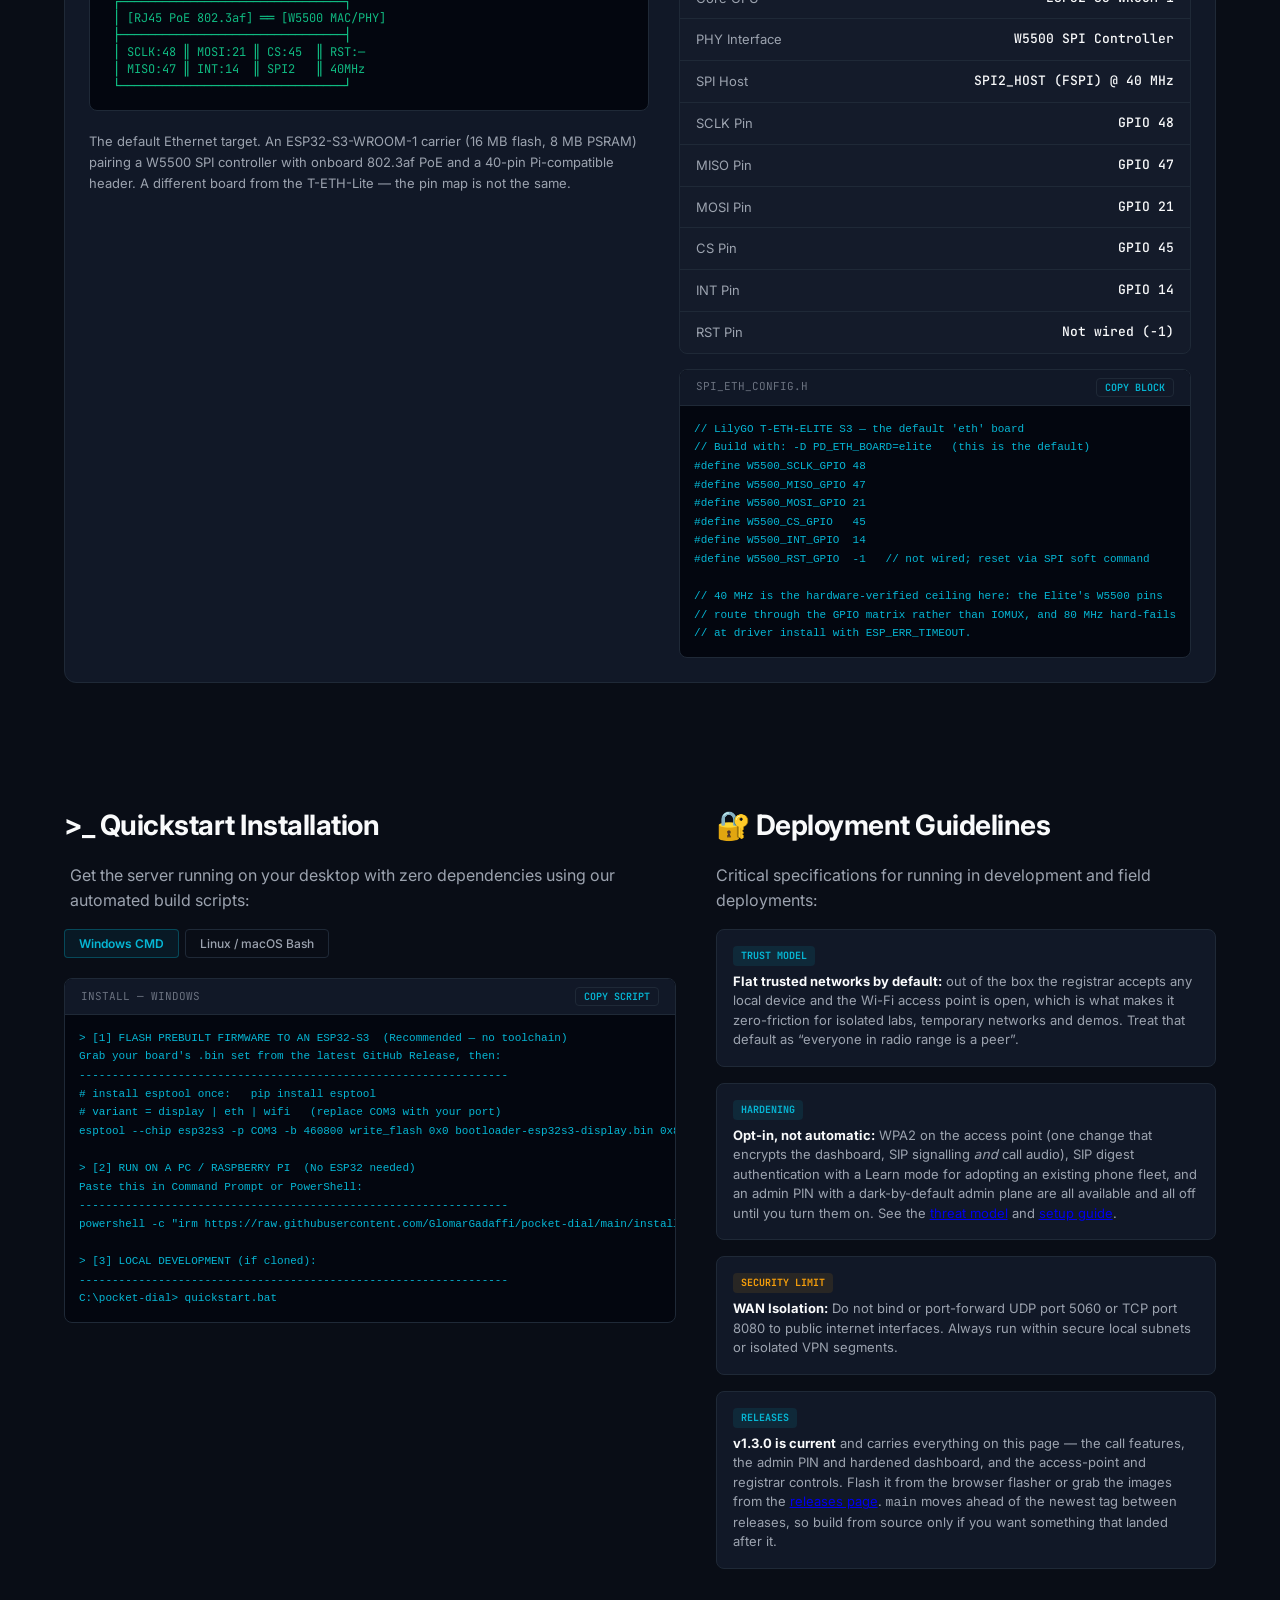
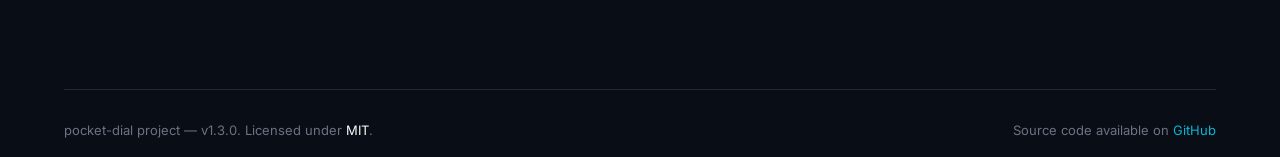
==== commit 4bca6599: "fix(site): hero screenshot was cropped to a tall slice of itself My own regression from 28a460a. I a" ====
--- a/docs/index.html
+++ b/docs/index.html
@@ -64,7 +64,7 @@
                         <span class="dot green"></span>
                         <span class="card-title-text">pocket-dial Switchboard — web dashboard</span>
                     </div>
-                    <img src="screenshot.png" alt="The pocket-dial Switchboard web dashboard: jack board, ring groups and forwarding, and the call log" class="showcase-img" width="1512" height="797" loading="lazy">
+                    <img src="screenshot.png" alt="The pocket-dial Switchboard web dashboard: jack board, ring groups and forwarding, and the call log" class="showcase-img" width="1512" height="1341" decoding="async">
                 </div>
             </div>
         </section>
--- a/docs/style.css
+++ b/docs/style.css
@@ -297,8 +297,12 @@
 
 .showcase-img {
     width: 100%;
+    /* height:auto is load-bearing. The <img> carries width/height attributes so
+       the hero does not reflow while it loads; without height:auto the browser
+       uses that attribute height literally against a 100% width, and
+       object-fit:cover then crops the screenshot to a tall slice of itself. */
+    height: auto;
     display: block;
-    object-fit: cover;
     image-rendering: auto;
 }
 
